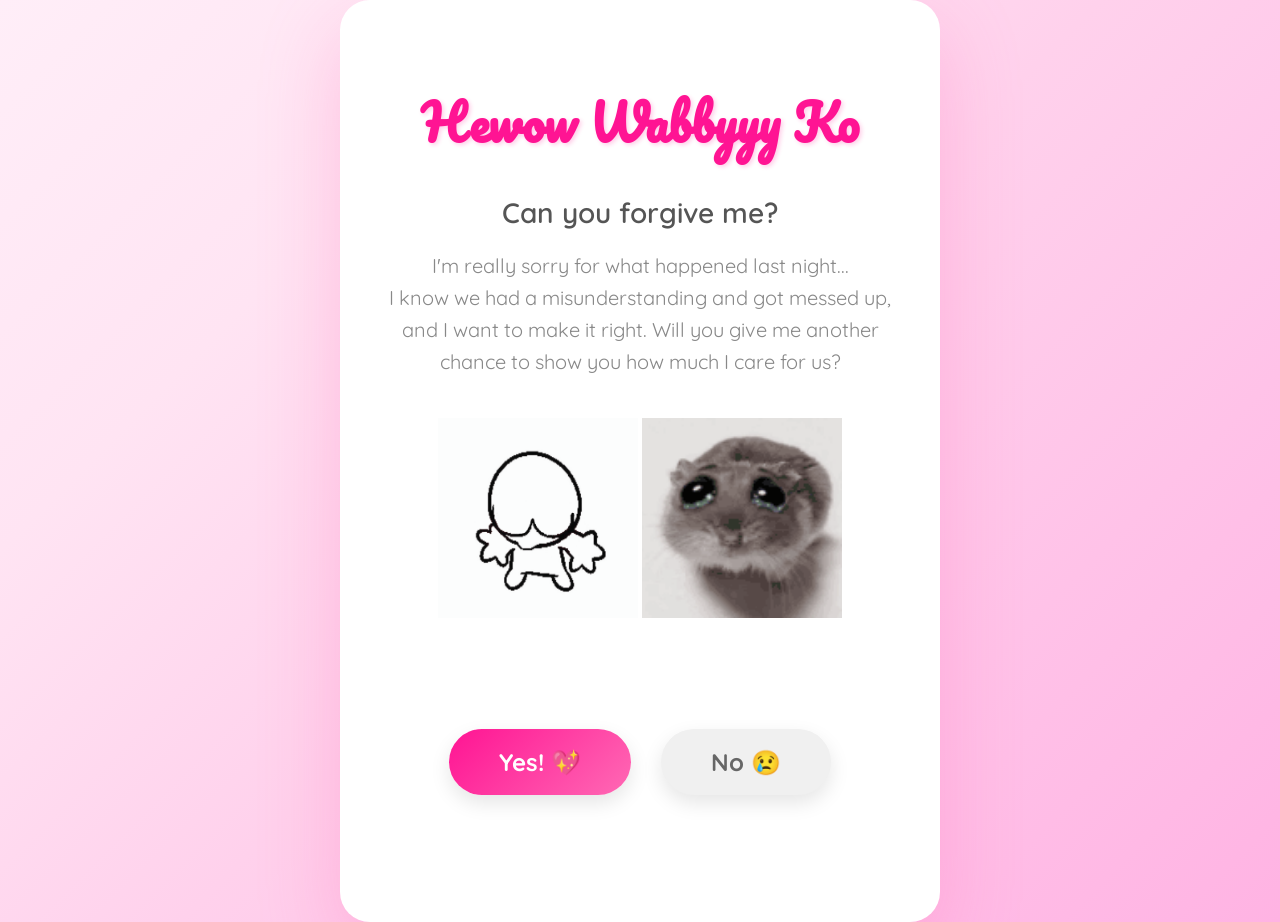
==== index.html @ 3a2bd7f6 "Update index.html" ====
<!DOCTYPE html>
<html lang="en">
<head>
    <meta charset="UTF-8">
    <meta name="viewport" content="width=device-width, initial-scale=1.0">
    <title>View nimo po as Desktop</title>
    <link href="https://fonts.googleapis.com/css2?family=Pacifico&family=Quicksand:wght@400;600;700&display=swap" rel="stylesheet">
    <style>
        * {
            margin: 0;
            padding: 0;
            box-sizing: border-box;
        }

        body {
            font-family: 'Quicksand', sans-serif;
            min-height: 100vh;
            display: flex;
            align-items: center;
            justify-content: center;
            background: linear-gradient(135deg, #ffeef8 0%, #ffe4f3 25%, #ffd1ec 50%, #ffc2e8 75%, #ffb3e3 100%);
            overflow: hidden;
            position: relative;
        }

        /* Floating hearts animation */
        .heart-container {
            position: fixed;
            top: 0;
            left: 0;
            width: 100%;
            height: 100%;
            pointer-events: none;
            z-index: 1;
        }

        .floating-heart {
            position: absolute;
            font-size: 20px;
            opacity: 0;
            animation: floatUp 8s infinite ease-in;
        }

        @keyframes floatUp {
            0% {
                transform: translateY(100vh) rotate(0deg);
                opacity: 0;
            }
            10% {
                opacity: 0.6;
            }
            90% {
                opacity: 0.4;
            }
            100% {
                transform: translateY(-100px) rotate(360deg);
                opacity: 0;
            }
        }

        .container {
            background: white;
            padding: 60px 40px;
            border-radius: 30px;
            box-shadow: 0 30px 80px rgba(255, 105, 180, 0.3);
            text-align: center;
            max-width: 600px;
            width: 90%;
            position: relative;
            z-index: 10;
            animation: slideIn 0.6s ease-out;
        }

        @keyframes slideIn {
            from {
                opacity: 0;
                transform: translateY(30px);
            }
            to {
                opacity: 1;
                transform: translateY(0);
            }
        }

        h1 {
            font-family: 'Pacifico', cursive;
            font-size: 48px;
            color: #ff1493;
            margin-bottom: 30px;
            text-shadow: 2px 2px 4px rgba(255, 20, 147, 0.2);
            animation: pulse 2s ease-in-out infinite;
        }

        @keyframes pulse {
            0%, 100% {
                transform: scale(1);
            }
            50% {
                transform: scale(1.05);
            }
        }

        .question-text {
            font-size: 28px;
            color: #555;
            margin-bottom: 20px;
            font-weight: 600;
        }

        .cute-message {
            font-size: 20px;
            color: #888;
            margin-bottom: 40px;
            line-height: 1.6;
        }

        .button-container {
            display: flex;
            gap: 30px;
            justify-content: center;
            align-items: center;
            margin-top: 40px;
            position: relative;
            min-height: 200px;
            padding: 20px;
            flex-wrap: nowrap;
        }

        button {
            padding: 18px 50px;
            font-size: 24px;
            font-weight: 700;
            border: none;
            border-radius: 50px;
            cursor: pointer;
            font-family: 'Quicksand', sans-serif;
            transition: all 0.3s ease;
            box-shadow: 0 8px 20px rgba(0, 0, 0, 0.1);
            flex-shrink: 0;
        }

        .yes-btn {
            background: linear-gradient(135deg, #ff1493, #ff69b4);
            color: white;
            position: relative;
            overflow: hidden;
            z-index: 5;
        }

        .yes-btn:hover {
            transform: scale(1.1);
            box-shadow: 0 12px 30px rgba(255, 20, 147, 0.4);
        }

        .yes-btn::before {
            content: '';
            position: absolute;
            top: 50%;
            left: 50%;
            width: 0;
            height: 0;
            border-radius: 50%;
            background: rgba(255, 255, 255, 0.3);
            transform: translate(-50%, -50%);
            transition: width 0.6s, height 0.6s;
        }

        .yes-btn:hover::before {
            width: 300px;
            height: 300px;
        }

        .no-btn {
            background: #f0f0f0;
            color: #666;
            position: relative;
            transition: all 0.2s ease;
        }

        .no-btn.moving {
            position: absolute;
            transform: translate(-50%, -50%);
        }

        .no-btn:hover {
            background: #e0e0e0;
        }

        /* All screens */
        .screen {
            display: none;
            animation: fadeIn 0.8s ease-out;
        }

        .screen.active {
            display: block;
        }

        @keyframes fadeIn {
            from {
                opacity: 0;
                transform: scale(0.9);
            }
            to {
                opacity: 1;
                transform: scale(1);
            }
        }

        .celebration {
            font-size: 80px;
            margin-bottom: 20px;
            animation: bounce 1s ease-in-out infinite;
        }

        @keyframes bounce {
            0%, 100% {
                transform: translateY(0);
            }
            50% {
                transform: translateY(-20px);
            }
        }

        .success-title {
            font-family: 'Pacifico', cursive;
            font-size: 42px;
            color: #ff1493;
            margin-bottom: 20px;
        }

        .success-message {
            font-size: 20px;
            color: #666;
            margin-bottom: 40px;
            line-height: 1.6;
        }

        .schedule-box {
            background: linear-gradient(135deg, #fff5fb, #ffe4f3);
            padding: 30px;
            border-radius: 20px;
            margin-top: 30px;
            border: 3px solid #ffb3e3;
        }

        .schedule-title {
            font-size: 26px;
            color: #ff1493;
            font-weight: 700;
            margin-bottom: 20px;
        }

        .schedule-item {
            background: white;
            padding: 20px;
            border-radius: 15px;
            margin-bottom: 15px;
            text-align: left;
            box-shadow: 0 4px 10px rgba(255, 105, 180, 0.1);
            transition: transform 0.3s ease;
            cursor: pointer;
        }

        .schedule-item:hover {
            transform: translateX(10px);
            background: #fff5fb;
        }

        .schedule-time {
            font-weight: 700;
            color: #ff1493;
            font-size: 18px;
            margin-bottom: 5px;
        }

        .schedule-activity {
            color: #555;
            font-size: 16px;
        }

        .emoji {
            font-size: 50px;
            margin-bottom: 20px;
            display: inline-block;
            animation: wiggle 1s ease-in-out infinite;
        }

        @keyframes wiggle {
            0%, 100% {
                transform: rotate(0deg);
            }
            25% {
                transform: rotate(-10deg);
            }
            75% {
                transform: rotate(10deg);
            }
        }

        /* Letter style */
        .letter-box {
            background: #fffef9;
            padding: 40px;
            border-radius: 15px;
            border: 2px solid #ffb3e3;
            text-align: left;
            line-height: 1.8;
            font-size: 18px;
            color: #555;
            box-shadow: 0 10px 30px rgba(255, 105, 180, 0.2);
            margin-top: 20px;
            max-height: 600px;  /* ADD THIS */
            overflow-y: auto;
        }

        .letter-signature {
            text-align: right;
            margin-top: 30px;
            font-family: 'Pacifico', cursive;
            color: #ff1493;
            font-size: 24px;
        }

        /* Clickable screen hint */
        .click-hint {
            font-size: 16px;
            color: #999;
            margin-top: 30px;
            font-style: italic;
        }

        .clickable-screen {
            cursor: pointer;
        }
    </style>
</head>
<body>
    <!-- Floating hearts background -->
    <div class="heart-container" id="heartContainer"></div>

    <div class="container">
        <!-- Page 1: First Apology Question -->
        <div class="screen active" id="page1">
            <img src="images/" alt="">
            <h1>Hewow Wabbyyy Ko</h1>
            <p class="question-text">Can you forgive me?</p>
            <p class="cute-message">
                I'm really sorry for what happened last night... <br>
                I know we had a misunderstanding and got messed up, and I want to make it right.
                Will you give me another chance to show you how much I care for us?
            </p>
            <img src="images/begging1.gif" alt="begging" width="200" height="200"> 
            <img src="images/begging2.gif" alt="begging again" width="200" height="200">
            <div class="button-container" id="buttonContainer1">
                <button class="yes-btn" onclick="handlePage1Yes()">
                    <span style="position: relative; z-index: 1;">Yes! 💖</span>
                </button>
                <button class="no-btn" id="noBtn1" onclick="handlePage1No()">
                    No 😢
                </button>
            </div>
        </div>

        <!-- Page 2: Second Apology Question (if clicked No on Page 1) -->
        <div class="screen" id="page2">
            <img src="images/" alt="">
            <h1>Please Wabbyyy 🥺</h1>
            <p class="question-text">Di mo na ako wab? 🥺</p>
            <p class="cute-message">
                I know I let you down... but please can we sort this out? <br>
                Love na love kita super kasi baby wabbyyy kita... and I don't want you to feel this way na... <br>
                Please forgive meeee
            </p>
            <img src="images/sorry1.gif" alt="begging" width="200" height="200"> 
            <img src="images/sorry2.gif" alt="begging again" width="200" height="200">
            <div class="button-container" id="buttonContainer2">
                <button class="yes-btn" onclick="handlePage2Yes()">
                    <span style="position: relative; z-index: 1;">Ok Fine!</span>
                    <img src="images/angry-notice-me.gif" alt="angryFine" width="100">
                </button>
            </div>
        </div>

        <!-- Page 3: Thank You (if Yes on Page 1) -->
        <div class="screen clickable-screen" id="page3" onclick="goToPage('page5')">
            <div class="celebration">🎉💕🎊</div>
            <h2 class="success-title">Tenchu 🥺</h2>
            <p class="success-message">
                Thank you super wabbyyy ko, wab na wab kita super :3 <br>
                I promise I'll make it up to you and show you how much you mean to me.
            </p>
            <div style="margin-top: 40px; padding: 30px; background: linear-gradient(135deg, #fff5fb, #ffe4f3); border-radius: 20px; border: 3px solid #ffb3e3;">
                <p style="font-size: 22px; color: #ff1493; font-weight: 700;">
                    I love you wabbyyy ko
                </p>
                <p style="font-size: 18px; color: #666; margin-top: 15px; line-height: 1.6;">
                    Love na love kita kahit ano man mangyari satin lagi nating hanapan ng paraan para maayos po ah, ayaw kitang mawala sa buhay ku...
                </p>
            </div>
        </div>

        <!-- Page 4: Finally Forgiven (if Yes on Page 2) -->
        <div class="screen clickable-screen" id="page4" onclick="goToPage('page5')">
            <div class="celebration">🎊💖🎉</div>
            <img src="images/yippee-cat-kitty.gif" alt="" width="200">
            <h2 class="success-title">Finally, Yeyyy!</h2>
            <p class="success-message">
                Sa wakas, ikaw talaga hirap mong suyuin, kuritn kita diyan eh.
                Sa bagay di mo naman atoh matiis ih :3 <br>
                Hihihi Thank you wabbyyy ko 🥰
            </p>
            <div style="margin-top: 40px; padding: 30px; background: linear-gradient(135deg, #fff5fb, #ffe4f3); border-radius: 20px; border: 3px solid #ffb3e3;">
                <p style="font-size: 22px; color: #ff1493; font-weight: 700;">
                    Wab na wab kita super
                </p>
                <p style="font-size: 18px; color: #666; margin-top: 15px; line-height: 1.6;">
                    I will try my best to make you feel special everyday wabbyyy ko, mwuahhh
                </p>
                <img src="images/lick.gif" alt="">
            </div>
        </div>

        <!-- Page 5: Letter -->
        <div class="screen" id="page5">
            <h1 style="font-size: 40px;">Ito na yung Letter nimo 💌</h1>
            <div class="letter-box">
                <p style="margin-bottom: 20px;">My Baby Wabby,</p>
                
                <p style="margin-bottom: 15px;">
                    Hello wabbyyy ko, I wanted for you to know first that I'm really really sorry if you felt left alone and unsentimental... I dont want you to actually feel that way... I love you with all my heart, I wanted you to feel special everyday, it's just that I have my certain lines when coming up with that... especially in my current situtation... But wabbyyy ko, still I want to be happy, I want to give everything to you, Im sorry if I'm not able to make it up to you when you wanted... Im really trying wabbyyy ko... How about bawi atoh? Make you feel special ulit kahit for the meantime, even if its not everyday, Ill still want that to happen. I love you wabbyyy ko, lagi lagi, I want to be closer to you everyday, I find love in you, I feel your sincerity towards sa akin, I feel na andami mong gustong gawin para sakin, kasi I know na wab na wab mo atoh... but do you feel the same way ba from me? I love you wabbyyy ko, Im sorry if hindi mo nararamdaman everyday, but promise Ill make it up to you when big na tayo and I have enough money na spoil you, as of now kasi wala pa talaga aku.... Nag iipon tlga ako ng makakaya ko para sa magiging date natin :3. I love you wabbyyy ko, In month of february, where love shines, I see us together dancing under the glooming sun, where we only cares for the two of us in those moments of being together, can we do that sa Valentines Day?
                </p>

                <p class="letter-signature">
                    Forever yours, 💕<br>
                    ¯\_(ツ)_/¯
                </p>

                <button class="yes-btn" onclick="goToPage('page6')" style="margin-top: 40px; padding: 20px 60px; font-size: 26px;">
                    <span style="position: relative; z-index: 1;">I Love You Too 🥰</span>
                </button>
            </div>
        </div>

        <!-- Page 6: Valentine Question -->
        <div class="screen" id="page6">
            <div class="emoji">💝</div>
            <h1>May I ask you now na?</h1>
            <p class="question-text">Will you be my Valentine? 🥺</p>
            <p class="cute-message">
                I've been thinking about it na already in the last few days. Sorry kung natagalan...
                You are very special to me, so can I spend my Valentine's Day with you?
            </p>
            <img src="images/dudu-flower.gif" alt="" width="200">
            <div class="button-container" id="buttonContainer6">
                <button class="yes-btn" onclick="handleValentineYes()">
                    <span style="position: relative; z-index: 1;">Yes! 💖</span>
                </button>
                <button class="no-btn" id="noBtn6" onmouseover="moveButton('noBtn6', 'buttonContainer6')" ontouchstart="moveButton('noBtn6', 'buttonContainer6')" onclick="moveButton('noBtn6', 'buttonContainer6')">
                    No 😢
                </button>
            </div>
        </div>

        <!-- Page 7: Schedule -->
        <div class="screen" id="page7">
            <div class="celebration">🎉💕🎊</div>
            <h2 class="success-title">Yaaay! 💖</h2>
            <p class="success-message">
                Super happy na atoh! 😊<br>
                I can't wait to spend this special day with you naaaa
            </p>
            
            <div class="schedule-box">
                <div class="schedule-title">Our Satruday Valentine's Day Plan 💝</div>
                
                <div class="schedule-item" onclick="goToPage('page8')">
                    <div class="schedule-time">🌅 Morning - 10:00 AM</div>
                    <div class="schedule-activity">Breakfast date at SM North</div>
                </div>
                
                <div class="schedule-item" onclick="goToPage('page8')">
                    <div class="schedule-time">☀️ Afternoon - 12:00 PM</div>
                    <div class="schedule-activity">Walk and look around sa mall and Timezone</div>
                </div>
                
                <div class="schedule-item" onclick="goToPage('page8')">
                    <div class="schedule-time">🌆 Evening - 4:00 PM</div>
                    <div class="schedule-activity">Romantic dinner sa Paresan (Jokie)</div>
                </div>
                
                <div class="schedule-item" onclick="goToPage('page8')">
                    <div class="schedule-time">🌙 Night - 8:30 PM</div>
                    <div class="schedule-activity">Movie night under the stars (or sa kumot :3)</div>
                </div>
            </div>
        </div>

        <!-- Page 8: Final Message -->
        <div class="screen" id="page8">
            <img src="images/cat-cat-meme.gif" alt="" width="150">
            <h2 class="success-title">One More Thing...</h2>
            
            <div style="margin-top: 40px; padding: 35px; background: linear-gradient(135deg, #ff1493, #ff69b4); border-radius: 20px; color: white; box-shadow: 0 20px 60px rgba(255, 20, 147, 0.4);">
                <p style="font-size: 28px; font-weight: 700; margin-bottom: 15px;">
                    I love you so much! 💕
                </p>
                <p style="font-size: 18px; line-height: 1.8;">
                    Thank you for being my everday and those moments are special. <br>
                    You're my favorite wab wab in the whole world :3<br><br>
                    I can't wait to spend this Valentine's Day with you<br>
                    and create more beautiful memories together!
                </p>
            </div>
            
            <p class="success-message" style="margin-top: 40px; font-size: 20px; color: #ff1493;">
                ✨ See you on Valentine's Day, my Wabbyyy! ✨
            </p>
        </div>
    </div>

    <script>
        // Create floating hearts
        function createFloatingHearts() {
            const container = document.getElementById('heartContainer');
            const hearts = ['💕', '💖', '💗', '💓', '💝', '❤️', '🌹'];
            
            setInterval(() => {
                const heart = document.createElement('div');
                heart.className = 'floating-heart';
                heart.textContent = hearts[Math.floor(Math.random() * hearts.length)];
                heart.style.left = Math.random() * 100 + '%';
                heart.style.animationDelay = Math.random() * 2 + 's';
                heart.style.fontSize = (Math.random() * 20 + 15) + 'px';
                container.appendChild(heart);
                
                setTimeout(() => {
                    heart.remove();
                }, 8000);
            }, 500);
        }

        createFloatingHearts();

        // Navigate to a specific page
        function goToPage(pageId) {
            // Hide all screens
            document.querySelectorAll('.screen').forEach(screen => {
                screen.classList.remove('active');
            });
            
            // Show the target page
            document.getElementById(pageId).classList.add('active');
            
            // Create celebration hearts
            createCelebrationHearts();
        }

        // Create celebration hearts
        function createCelebrationHearts() {
            for (let i = 0; i < 30; i++) {
                setTimeout(() => {
                    const heart = document.createElement('div');
                    heart.className = 'floating-heart';
                    heart.textContent = '💖';
                    heart.style.left = Math.random() * 100 + '%';
                    heart.style.fontSize = (Math.random() * 30 + 20) + 'px';
                    document.getElementById('heartContainer').appendChild(heart);
                    
                    setTimeout(() => heart.remove(), 8000);
                }, i * 100);
            }
        }

        // Move the No button randomly
        function moveButton(btnId, containerId) {
            const noBtn = document.getElementById(btnId);
            const container = document.getElementById(containerId);
            
            // Add moving class to switch to absolute positioning
            if (!noBtn.classList.contains('moving')) {
                noBtn.classList.add('moving');
            }
            
            const containerRect = container.getBoundingClientRect();
            const btnRect = noBtn.getBoundingClientRect();
            
            // Get current button center position relative to container
            const btnCenterX = btnRect.left - containerRect.left + btnRect.width / 2;
            const btnCenterY = btnRect.top - containerRect.top + btnRect.height / 2;
            
            // Calculate boundaries
            const minX = btnRect.width / 2 + 10;
            const maxX = containerRect.width - btnRect.width / 2 - 10;
            const minY = btnRect.height / 2 + 10;
            const maxY = containerRect.height - btnRect.height / 2 - 10;
            
            let randomX, randomY;
            let attempts = 0;
            
            // Keep generating positions until we find one far enough
            do {
                randomX = minX + Math.random() * (maxX - minX);
                randomY = minY + Math.random() * (maxY - minY);
                attempts++;
                
                const distance = Math.sqrt(
                    Math.pow(randomX - btnCenterX, 2) + 
                    Math.pow(randomY - btnCenterY, 2)
                );
                
                if (distance > 180 || attempts > 15) {
                    break;
                }
            } while (true);
            
            noBtn.style.left = randomX + 'px';
            noBtn.style.top = randomY + 'px';
        }

        // Handle Page 1 Yes - Go to Page 3
        function handlePage1Yes() {
            goToPage('page3');
        }

        // Handle Page 1 No - Just increment counter, no movement
        let page1NoClicks = 0;
        function handlePage1No() {
            page1NoClicks++;
            if (page1NoClicks >= 2) {
                setTimeout(() => {
                    goToPage('page2');
                }, 300);
            }
        }

        // Handle Page 2 Yes - Go to Page 4
        function handlePage2Yes() {
            goToPage('page4');
        }

        // Handle Page 2 No - Just increment counter, no movement
        let page2NoClicks = 0;
        function handlePage2No() {
            page2NoClicks++;
            if (page2NoClicks >= 8) {
                setTimeout(() => {
                    goToPage('page4');
                }, 300);
            }
        }

        // Handle Valentine Yes - Go to Page 7
        function handleValentineYes() {
            goToPage('page7');
        }
    </script>
</body>
</html>
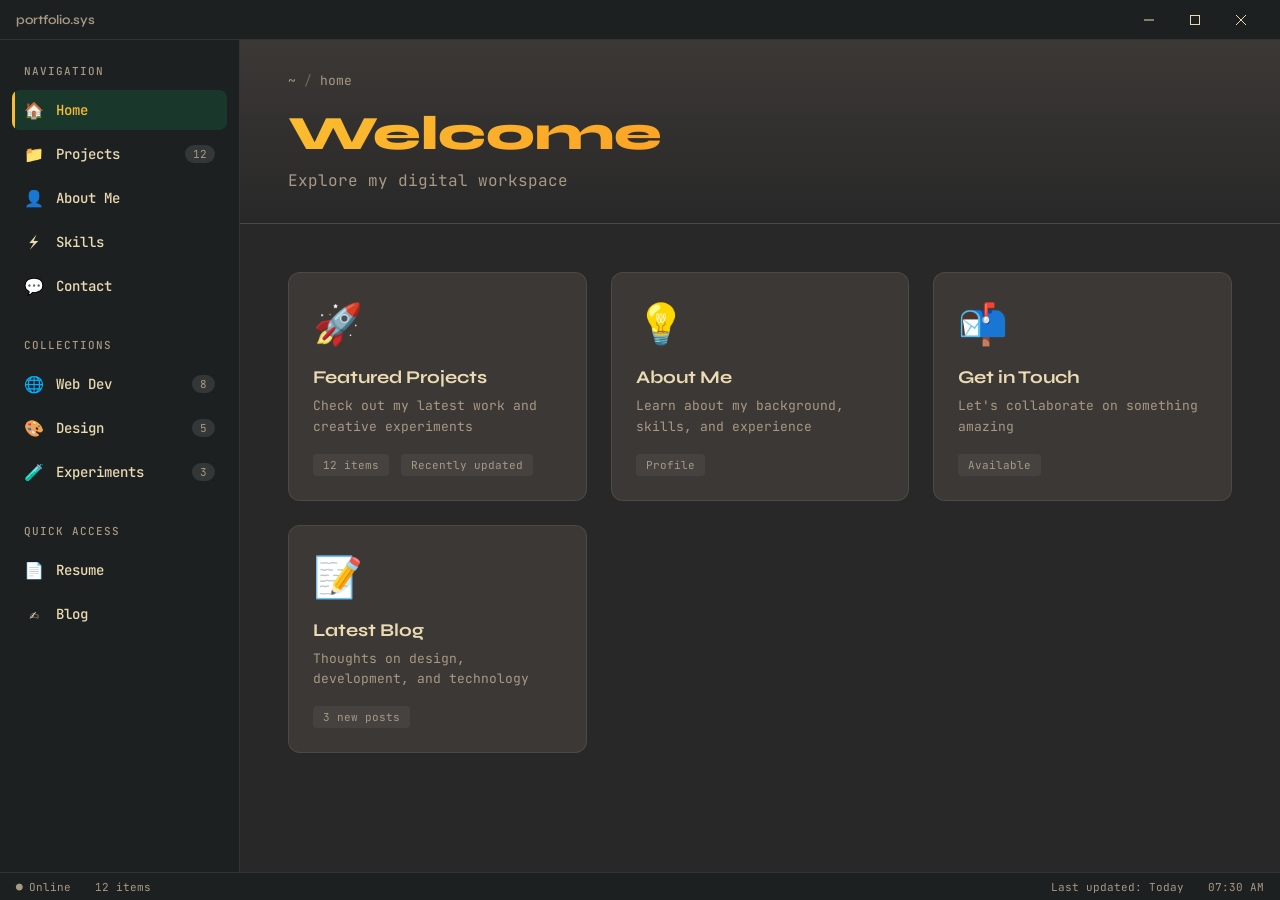
==== commit bb1d3c55: "Return to portfolio" ====
--- a/index.html
+++ b/index.html
@@ -3,8 +3,8 @@
 <head>
     <meta charset="UTF-8">
     <meta name="viewport" content="width=device-width, initial-scale=1.0">
-    <title>View nimo po as Desktop</title>
-    <link href="https://fonts.googleapis.com/css2?family=Pacifico&family=Quicksand:wght@400;600;700&display=swap" rel="stylesheet">
+    <title>Portfolio - File System</title>
+    <link href="https://fonts.googleapis.com/css2?family=JetBrains+Mono:wght@400;500;700&family=Syne:wght@400;600;700;800&display=swap" rel="stylesheet">
     <style>
         * {
             margin: 0;
@@ -12,69 +12,350 @@
             box-sizing: border-box;
         }
 
+        :root {
+            --bg-primary: #282828;
+            --bg-secondary: #3c3836;
+            --bg-sidebar: #1d2021;
+            --accent-primary: #fabd2f;
+            --accent-secondary: #fe8019;
+            --text-primary: #ebdbb2;
+            --text-secondary: #a89984;
+            --border: rgba(235, 219, 178, 0.1);
+            --shadow: 0 8px 32px rgba(0, 0, 0, 0.4);
+        }
+
         body {
-            font-family: 'Quicksand', sans-serif;
-            min-height: 100vh;
+            font-family: 'JetBrains Mono', monospace;
+            background: var(--bg-primary);
+            color: var(--text-primary);
+            overflow: hidden;
+            height: 100vh;
+        }
+
+        /* Window Chrome */
+        .window-chrome {
+            height: 40px;
+            background: var(--bg-sidebar);
+            border-bottom: 1px solid var(--border);
+            display: flex;
+            align-items: center;
+            padding: 0 16px;
+            position: relative;
+            z-index: 100;
+        }
+
+        .window-controls {
+            display: flex;
+            gap: 0;
+            margin-left: auto;
+        }
+
+        .window-button {
+            width: 46px;
+            height: 40px;
             display: flex;
             align-items: center;
             justify-content: center;
-            background: linear-gradient(135deg, #ffeef8 0%, #ffe4f3 25%, #ffd1ec 50%, #ffc2e8 75%, #ffb3e3 100%);
+            cursor: pointer;
+            transition: all 0.2s;
+            font-size: 10px;
+            color: var(--text-primary);
+            background: transparent;
+            border: none;
+        }
+
+        .window-button:hover {
+            background: rgba(255, 255, 255, 0.1);
+        }
+
+        .window-button.close:hover {
+            background: #e81123;
+            color: white;
+        }
+
+        .window-button svg {
+            width: 10px;
+            height: 10px;
+        }
+
+        .window-title {
+            font-family: 'Syne', sans-serif;
+            font-weight: 600;
+            font-size: 13px;
+            color: var(--text-secondary);
+        }
+
+        /* Main Layout */
+        .container {
+            display: flex;
+            height: calc(100vh - 40px);
+            position: relative;
+        }
+
+        /* Sidebar */
+        .sidebar {
+            width: 240px;
+            background: var(--bg-sidebar);
+            border-right: 1px solid var(--border);
+            padding: 24px 12px;
+            overflow-y: auto;
+            position: relative;
+        }
+
+        .sidebar-section {
+            margin-bottom: 32px;
+        }
+
+        .section-title {
+            font-size: 11px;
+            text-transform: uppercase;
+            letter-spacing: 1px;
+            color: var(--text-secondary);
+            margin-bottom: 12px;
+            padding: 0 12px;
+            font-weight: 500;
+        }
+
+        .nav-item {
+            display: flex;
+            align-items: center;
+            padding: 10px 12px;
+            margin: 4px 0;
+            border-radius: 8px;
+            cursor: pointer;
+            transition: all 0.2s;
+            position: relative;
             overflow: hidden;
+        }
+
+        .nav-item::before {
+            content: '';
+            position: absolute;
+            left: 0;
+            top: 0;
+            width: 3px;
+            height: 100%;
+            background: var(--accent-primary);
+            transform: scaleY(0);
+            transition: transform 0.2s;
+        }
+
+        .nav-item:hover {
+            background: rgba(255, 255, 255, 0.05);
+        }
+
+        .nav-item.active {
+            background: rgba(0, 255, 136, 0.1);
+            color: var(--accent-primary);
+        }
+
+        .nav-item.active::before {
+            transform: scaleY(1);
+        }
+
+        .nav-icon {
+            width: 20px;
+            height: 20px;
+            margin-right: 12px;
+            display: flex;
+            align-items: center;
+            justify-content: center;
+            font-size: 16px;
+        }
+
+        .nav-label {
+            font-size: 14px;
+            font-weight: 500;
+        }
+
+        .nav-count {
+            margin-left: auto;
+            font-size: 11px;
+            background: rgba(255, 255, 255, 0.1);
+            padding: 2px 8px;
+            border-radius: 12px;
+            color: var(--text-secondary);
+        }
+
+        /* Main Content */
+        .main-content {
+            flex: 1;
+            background: var(--bg-primary);
+            overflow-y: auto;
             position: relative;
         }
 
-        /* Floating hearts animation */
-        .heart-container {
-            position: fixed;
+        .content-header {
+            padding: 32px 48px;
+            border-bottom: 1px solid var(--border);
+            background: linear-gradient(180deg, var(--bg-secondary) 0%, var(--bg-primary) 100%);
+        }
+
+        .breadcrumb {
+            display: flex;
+            align-items: center;
+            gap: 8px;
+            font-size: 13px;
+            color: var(--text-secondary);
+            margin-bottom: 16px;
+        }
+
+        .breadcrumb-separator {
+            opacity: 0.5;
+        }
+
+        .content-title {
+            font-family: 'Syne', sans-serif;
+            font-size: 48px;
+            font-weight: 800;
+            background: linear-gradient(135deg, var(--accent-primary) 0%, var(--accent-secondary) 100%);
+            -webkit-background-clip: text;
+            -webkit-text-fill-color: transparent;
+            background-clip: text;
+            margin-bottom: 8px;
+            animation: fadeInUp 0.6s ease-out;
+        }
+
+        .content-subtitle {
+            font-size: 16px;
+            color: var(--text-secondary);
+            animation: fadeInUp 0.6s ease-out 0.1s both;
+        }
+
+        .content-body {
+            padding: 48px;
+        }
+
+        .content-body-with-preview {
+            padding: 48px;
+            display: flex;
+            gap: 32px;
+            align-items: flex-start;
+            justify-content: space-between;
+        }
+
+        /* File Grid */
+        .file-grid {
+            display: grid;
+            grid-template-columns: repeat(auto-fill, minmax(280px, 1fr));
+            gap: 24px;
+            animation: fadeIn 0.8s ease-out 0.2s both;
+        }
+
+        .file-card {
+            background: var(--bg-secondary);
+            border: 1px solid var(--border);
+            border-radius: 12px;
+            padding: 24px;
+            cursor: pointer;
+            transition: all 0.3s cubic-bezier(0.4, 0, 0.2, 1);
+            position: relative;
+            overflow: hidden;
+        }
+
+        .file-card::before {
+            content: '';
+            position: absolute;
             top: 0;
             left: 0;
             width: 100%;
             height: 100%;
-            pointer-events: none;
+            background: linear-gradient(135deg, var(--accent-primary) 0%, var(--accent-secondary) 100%);
+            opacity: 0;
+            transition: opacity 0.3s;
+        }
+
+        .file-card:hover {
+            transform: translateY(-4px);
+            border-color: var(--accent-primary);
+            box-shadow: var(--shadow);
+        }
+
+        .file-card:hover::before {
+            opacity: 0.05;
+        }
+
+        .file-card-content {
+            position: relative;
             z-index: 1;
         }
 
-        .floating-heart {
-            position: absolute;
-            font-size: 20px;
-            opacity: 0;
-            animation: floatUp 8s infinite ease-in;
-        }
-
-        @keyframes floatUp {
-            0% {
-                transform: translateY(100vh) rotate(0deg);
+        .file-icon {
+            font-size: 40px;
+            margin-bottom: 16px;
+            display: block;
+        }
+
+        .file-title {
+            font-family: 'Syne', sans-serif;
+            font-size: 18px;
+            font-weight: 700;
+            margin-bottom: 8px;
+            color: var(--text-primary);
+        }
+
+        .file-description {
+            font-size: 13px;
+            color: var(--text-secondary);
+            line-height: 1.6;
+            margin-bottom: 16px;
+        }
+
+        .file-meta {
+            display: flex;
+            gap: 12px;
+            font-size: 11px;
+            color: var(--text-secondary);
+        }
+
+        .file-tag {
+            background: rgba(255, 255, 255, 0.05);
+            padding: 4px 10px;
+            border-radius: 4px;
+        }
+
+        /* Status Bar */
+        .status-bar {
+            height: 28px;
+            background: var(--bg-sidebar);
+            border-top: 1px solid var(--border);
+            display: flex;
+            align-items: center;
+            justify-content: space-between;
+            padding: 0 16px;
+            font-size: 11px;
+            color: var(--text-secondary);
+            position: fixed;
+            bottom: 0;
+            left: 0;
+            right: 0;
+        }
+
+        .status-left, .status-right {
+            display: flex;
+            gap: 24px;
+        }
+
+        .status-item {
+            display: flex;
+            align-items: center;
+            gap: 6px;
+        }
+
+        /* Animations */
+        @keyframes fadeIn {
+            from {
                 opacity: 0;
             }
-            10% {
-                opacity: 0.6;
+            to {
+                opacity: 1;
             }
-            90% {
-                opacity: 0.4;
-            }
-            100% {
-                transform: translateY(-100px) rotate(360deg);
-                opacity: 0;
-            }
-        }
-
-        .container {
-            background: white;
-            padding: 60px 40px;
-            border-radius: 30px;
-            box-shadow: 0 30px 80px rgba(255, 105, 180, 0.3);
-            text-align: center;
-            max-width: 600px;
-            width: 90%;
-            position: relative;
-            z-index: 10;
-            animation: slideIn 0.6s ease-out;
-        }
-
-        @keyframes slideIn {
+        }
+
+        @keyframes fadeInUp {
             from {
                 opacity: 0;
-                transform: translateY(30px);
+                transform: translateY(20px);
             }
             to {
                 opacity: 1;
@@ -82,578 +363,1301 @@
             }
         }
 
-        h1 {
-            font-family: 'Pacifico', cursive;
-            font-size: 48px;
-            color: #ff1493;
-            margin-bottom: 30px;
-            text-shadow: 2px 2px 4px rgba(255, 20, 147, 0.2);
-            animation: pulse 2s ease-in-out infinite;
-        }
-
-        @keyframes pulse {
-            0%, 100% {
-                transform: scale(1);
+        /* Content sections - hidden by default */
+        .content-section {
+            display: none;
+            animation: fadeInUp 0.4s ease-out;
+        }
+
+        .content-section.active {
+            display: block;
+        }
+
+        .about-content {
+            flex: 1;
+            min-width: 0;
+        }
+
+        .about-card {
+            background: var(--bg-secondary);
+            border: 1px solid var(--border);
+            border-radius: 12px;
+            padding: 32px;
+            margin-bottom: 24px;
+        }
+
+        .about-card h3 {
+            font-family: 'Syne', sans-serif;
+            font-size: 24px;
+            margin-bottom: 16px;
+            color: var(--accent-primary);
+        }
+
+        .about-card p {
+            line-height: 1.8;
+            color: var(--text-secondary);
+            margin-bottom: 12px;
+        }
+
+        .skill-list {
+            display: flex;
+            flex-wrap: wrap;
+            gap: 8px;
+            margin-top: 16px;
+        }
+
+        .skill-tag {
+            background: rgba(0, 255, 136, 0.1);
+            color: var(--accent-primary);
+            padding: 8px 16px;
+            border-radius: 6px;
+            font-size: 13px;
+            border: 1px solid rgba(0, 255, 136, 0.2);
+        }
+
+        /* Contact form */
+        .contact-form {
+            max-width: 600px;
+        }
+
+        .form-group {
+            margin-bottom: 24px;
+        }
+
+        .form-label {
+            display: block;
+            margin-bottom: 8px;
+            font-size: 13px;
+            color: var(--text-secondary);
+        }
+
+        .form-input, .form-textarea {
+            width: 100%;
+            background: var(--bg-secondary);
+            border: 1px solid var(--border);
+            border-radius: 8px;
+            padding: 12px 16px;
+            color: var(--text-primary);
+            font-family: 'JetBrains Mono', monospace;
+            font-size: 14px;
+            transition: all 0.2s;
+        }
+
+        .form-input:focus, .form-textarea:focus {
+            outline: none;
+            border-color: var(--accent-primary);
+            background: var(--bg-primary);
+        }
+
+        .form-textarea {
+            resize: vertical;
+            min-height: 120px;
+        }
+
+        .form-button {
+            background: linear-gradient(135deg, var(--accent-primary) 0%, var(--accent-secondary) 100%);
+            color: var(--bg-primary);
+            border: none;
+            padding: 14px 32px;
+            border-radius: 8px;
+            font-family: 'Syne', sans-serif;
+            font-size: 15px;
+            font-weight: 700;
+            cursor: pointer;
+            transition: all 0.2s;
+        }
+
+        .form-button:hover {
+            transform: translateY(-2px);
+            box-shadow: 0 8px 24px rgba(0, 255, 136, 0.3);
+        }
+
+        /* Scrollbar */
+        ::-webkit-scrollbar {
+            width: 8px;
+            height: 8px;
+        }
+
+        ::-webkit-scrollbar-track {
+            background: var(--bg-primary);
+        }
+
+        ::-webkit-scrollbar-thumb {
+            background: rgba(255, 255, 255, 0.1);
+            border-radius: 4px;
+        }
+
+        ::-webkit-scrollbar-thumb:hover {
+            background: rgba(255, 255, 255, 0.2);
+        }
+
+        /* Responsive */
+        @media (max-width: 768px) {
+            .sidebar {
+                width: 200px;
             }
-            50% {
-                transform: scale(1.05);
+
+            .content-header {
+                padding: 24px;
             }
-        }
-
-        .question-text {
-            font-size: 28px;
-            color: #555;
-            margin-bottom: 20px;
-            font-weight: 600;
-        }
-
-        .cute-message {
-            font-size: 20px;
-            color: #888;
-            margin-bottom: 40px;
-            line-height: 1.6;
-        }
-
-        .button-container {
-            display: flex;
-            gap: 30px;
-            justify-content: center;
-            align-items: center;
-            margin-top: 40px;
-            position: relative;
-            min-height: 200px;
-            padding: 20px;
-            flex-wrap: nowrap;
-        }
-
-        button {
-            padding: 18px 50px;
-            font-size: 24px;
-            font-weight: 700;
-            border: none;
-            border-radius: 50px;
-            cursor: pointer;
-            font-family: 'Quicksand', sans-serif;
-            transition: all 0.3s ease;
-            box-shadow: 0 8px 20px rgba(0, 0, 0, 0.1);
-            flex-shrink: 0;
-        }
-
-        .yes-btn {
-            background: linear-gradient(135deg, #ff1493, #ff69b4);
-            color: white;
-            position: relative;
-            overflow: hidden;
-            z-index: 5;
-        }
-
-        .yes-btn:hover {
-            transform: scale(1.1);
-            box-shadow: 0 12px 30px rgba(255, 20, 147, 0.4);
-        }
-
-        .yes-btn::before {
-            content: '';
-            position: absolute;
-            top: 50%;
-            left: 50%;
-            width: 0;
-            height: 0;
-            border-radius: 50%;
-            background: rgba(255, 255, 255, 0.3);
-            transform: translate(-50%, -50%);
-            transition: width 0.6s, height 0.6s;
-        }
-
-        .yes-btn:hover::before {
-            width: 300px;
-            height: 300px;
-        }
-
-        .no-btn {
-            background: #f0f0f0;
-            color: #666;
-            position: relative;
-            transition: all 0.2s ease;
-        }
-
-        .no-btn.moving {
-            position: absolute;
-            transform: translate(-50%, -50%);
-        }
-
-        .no-btn:hover {
-            background: #e0e0e0;
-        }
-
-        /* All screens */
-        .screen {
+
+            .content-body {
+                padding: 24px;
+            }
+
+            .content-title {
+                font-size: 36px;
+            }
+
+            .file-grid {
+                grid-template-columns: 1fr;
+            }
+
+            .preview-panel {
+                display: none;
+            }
+        }
+
+        /* Preview Panel */
+        .preview-panel {
+            width: 380px;
+            min-width: 380px;
+            background: var(--bg-sidebar);
+            border: 1px solid var(--border);
+            border-radius: 12px;
+            padding: 24px;
+            overflow-y: auto;
             display: none;
-            animation: fadeIn 0.8s ease-out;
-        }
-
-        .screen.active {
+        }
+
+        .preview-panel.active {
             display: block;
-        }
-
-        @keyframes fadeIn {
+            animation: slideInRight 0.3s ease-out;
+        }
+
+        @keyframes slideInRight {
             from {
                 opacity: 0;
-                transform: scale(0.9);
+                transform: translateX(20px);
             }
             to {
                 opacity: 1;
-                transform: scale(1);
+                transform: translateX(0);
             }
         }
 
-        .celebration {
+        .preview-header {
+            text-align: center;
+            margin-bottom: 24px;
+        }
+
+        .preview-image {
+            width: 160px;
+            height: 160px;
+            border-radius: 12px;
+            margin: 0 auto 16px;
+            background: linear-gradient(135deg, var(--accent-primary) 0%, var(--accent-secondary) 100%);
+            display: flex;
+            align-items: center;
+            justify-content: center;
+            font-size: 64px;
+            border: 3px solid var(--border);
+            overflow: hidden;
+        }
+
+        .preview-image img {
+            width: 100%;
+            height: 100%;
+            object-fit: cover;
+        }
+
+        .preview-name {
+            font-family: 'Syne', sans-serif;
+            font-size: 24px;
+            font-weight: 700;
+            color: var(--text-primary);
+            margin-bottom: 4px;
+        }
+
+        .preview-title {
+            font-size: 13px;
+            color: var(--text-secondary);
+            margin-bottom: 16px;
+        }
+
+        .preview-divider {
+            height: 1px;
+            background: var(--border);
+            margin: 20px 0;
+        }
+
+        .preview-section {
+            margin-bottom: 20px;
+        }
+
+        .preview-section-title {
+            font-size: 11px;
+            text-transform: uppercase;
+            letter-spacing: 1px;
+            color: var(--text-secondary);
+            margin-bottom: 12px;
+            font-weight: 500;
+        }
+
+        .preview-info-item {
+            display: flex;
+            justify-content: space-between;
+            padding: 10px 12px;
+            background: rgba(255, 255, 255, 0.03);
+            border-radius: 6px;
+            margin-bottom: 8px;
+            font-size: 13px;
+        }
+
+        .preview-info-label {
+            color: var(--text-secondary);
+        }
+
+        .preview-info-value {
+            color: var(--text-primary);
+            font-weight: 500;
+        }
+
+        .preview-stats {
+            display: grid;
+            grid-template-columns: 1fr 1fr;
+            gap: 12px;
+            margin-top: 16px;
+        }
+
+        .preview-stat {
+            background: rgba(255, 255, 255, 0.03);
+            padding: 16px;
+            border-radius: 8px;
+            text-align: center;
+        }
+
+        .preview-stat-value {
+            font-family: 'Syne', sans-serif;
+            font-size: 24px;
+            font-weight: 700;
+            color: var(--accent-primary);
+            display: block;
+            margin-bottom: 4px;
+        }
+
+        .preview-stat-label {
+            font-size: 11px;
+            color: var(--text-secondary);
+            text-transform: uppercase;
+            letter-spacing: 0.5px;
+        }
+
+        .preview-social {
+            display: flex;
+            gap: 8px;
+            margin-top: 16px;
+        }
+
+        .preview-social-btn {
+            flex: 1;
+            padding: 10px;
+            background: rgba(255, 255, 255, 0.05);
+            border: 1px solid var(--border);
+            border-radius: 6px;
+            color: var(--text-primary);
+            text-align: center;
+            cursor: pointer;
+            transition: all 0.2s;
+            font-size: 18px;
+            text-decoration: none;
+            display: block;
+        }
+
+        .preview-social-btn:hover {
+            background: rgba(250, 189, 47, 0.1);
+            border-color: var(--accent-primary);
+            transform: translateY(-2px);
+        }
+
+        /* Projects Details View */
+        .projects-container {
+            display: flex;
+            gap: 32px;
+            align-items: flex-start;
+        }
+
+        .projects-list {
+            flex: 1;
+            min-width: 0;
+        }
+
+        .projects-table {
+            width: 100%;
+            border-collapse: collapse;
+            background: var(--bg-secondary);
+            border: 1px solid var(--border);
+            border-radius: 12px;
+            overflow: hidden;
+        }
+
+        .projects-table thead {
+            background: var(--bg-sidebar);
+            border-bottom: 1px solid var(--border);
+        }
+
+        .projects-table th {
+            padding: 16px 20px;
+            text-align: left;
+            font-size: 11px;
+            text-transform: uppercase;
+            letter-spacing: 1px;
+            color: var(--text-secondary);
+            font-weight: 600;
+        }
+
+        .projects-table tbody tr {
+            border-bottom: 1px solid var(--border);
+            cursor: pointer;
+            transition: all 0.2s;
+        }
+
+        .projects-table tbody tr:last-child {
+            border-bottom: none;
+        }
+
+        .projects-table tbody tr:hover {
+            background: rgba(255, 255, 255, 0.03);
+        }
+
+        .projects-table tbody tr.selected {
+            background: rgba(250, 189, 47, 0.1);
+            border-left: 3px solid var(--accent-primary);
+        }
+
+        .projects-table td {
+            padding: 16px 20px;
+            font-size: 14px;
+            color: var(--text-primary);
+        }
+
+        .project-name-cell {
+            display: flex;
+            align-items: center;
+            gap: 12px;
+        }
+
+        .project-icon {
+            font-size: 24px;
+            display: flex;
+            align-items: center;
+            justify-content: center;
+        }
+
+        .project-name {
+            font-weight: 500;
+        }
+
+        .project-type {
+            color: var(--text-secondary);
+        }
+
+        .project-date {
+            color: var(--text-secondary);
+        }
+
+        .project-status {
+            display: inline-block;
+            padding: 4px 12px;
+            border-radius: 12px;
+            font-size: 11px;
+            font-weight: 600;
+            text-transform: uppercase;
+            letter-spacing: 0.5px;
+        }
+
+        .status-completed {
+            background: rgba(184, 187, 38, 0.15);
+            color: #b8bb26;
+            border: 1px solid rgba(184, 187, 38, 0.3);
+        }
+
+        .status-in-progress {
+            background: rgba(250, 189, 47, 0.15);
+            color: var(--accent-primary);
+            border: 1px solid rgba(250, 189, 47, 0.3);
+        }
+
+        .status-planned {
+            background: rgba(255, 255, 255, 0.05);
+            color: var(--text-secondary);
+            border: 1px solid var(--border);
+        }
+
+        /* Project Preview Panel */
+        .project-preview-panel {
+            width: 400px;
+            min-width: 400px;
+            background: var(--bg-sidebar);
+            border: 1px solid var(--border);
+            border-radius: 12px;
+            padding: 24px;
+            overflow-y: auto;
+            display: none;
+            max-height: calc(100vh - 200px);
+        }
+
+        .project-preview-panel.active {
+            display: block;
+            animation: slideInRight 0.3s ease-out;
+        }
+
+        .project-preview-header {
+            margin-bottom: 24px;
+        }
+
+        .project-preview-icon {
+            width: 100%;
+            height: 200px;
+            border-radius: 12px;
+            background: linear-gradient(135deg, var(--accent-primary) 0%, var(--accent-secondary) 100%);
+            display: flex;
+            align-items: center;
+            justify-content: center;
             font-size: 80px;
             margin-bottom: 20px;
-            animation: bounce 1s ease-in-out infinite;
-        }
-
-        @keyframes bounce {
-            0%, 100% {
-                transform: translateY(0);
-            }
-            50% {
-                transform: translateY(-20px);
-            }
-        }
-
-        .success-title {
-            font-family: 'Pacifico', cursive;
-            font-size: 42px;
-            color: #ff1493;
+            border: 3px solid var(--border);
+        }
+
+        .project-preview-title {
+            font-family: 'Syne', sans-serif;
+            font-size: 24px;
+            font-weight: 700;
+            color: var(--text-primary);
+            margin-bottom: 8px;
+        }
+
+        .project-preview-type {
+            font-size: 13px;
+            color: var(--text-secondary);
+            margin-bottom: 16px;
+        }
+
+        .project-preview-description {
+            font-size: 14px;
+            line-height: 1.7;
+            color: var(--text-secondary);
             margin-bottom: 20px;
         }
 
-        .success-message {
-            font-size: 20px;
-            color: #666;
-            margin-bottom: 40px;
-            line-height: 1.6;
-        }
-
-        .schedule-box {
-            background: linear-gradient(135deg, #fff5fb, #ffe4f3);
-            padding: 30px;
-            border-radius: 20px;
-            margin-top: 30px;
-            border: 3px solid #ffb3e3;
-        }
-
-        .schedule-title {
-            font-size: 26px;
-            color: #ff1493;
+        .project-preview-section {
+            margin-bottom: 24px;
+        }
+
+        .project-preview-section-title {
+            font-size: 11px;
+            text-transform: uppercase;
+            letter-spacing: 1px;
+            color: var(--text-secondary);
+            margin-bottom: 12px;
+            font-weight: 600;
+        }
+
+        .project-tech-list {
+            display: flex;
+            flex-wrap: wrap;
+            gap: 8px;
+        }
+
+        .project-tech-tag {
+            background: rgba(250, 189, 47, 0.15);
+            color: var(--accent-primary);
+            padding: 6px 12px;
+            border-radius: 6px;
+            font-size: 12px;
+            border: 1px solid rgba(250, 189, 47, 0.3);
+        }
+
+        .project-links {
+            display: flex;
+            gap: 12px;
+        }
+
+        .project-link-btn {
+            flex: 1;
+            padding: 12px;
+            background: rgba(255, 255, 255, 0.05);
+            border: 1px solid var(--border);
+            border-radius: 8px;
+            color: var(--text-primary);
+            text-align: center;
+            cursor: pointer;
+            transition: all 0.2s;
+            font-size: 13px;
+            font-weight: 600;
+            text-decoration: none;
+            display: block;
+        }
+
+        .project-link-btn:hover {
+            background: rgba(250, 189, 47, 0.1);
+            border-color: var(--accent-primary);
+            transform: translateY(-2px);
+        }
+
+        .project-info-grid {
+            display: grid;
+            grid-template-columns: 1fr 1fr;
+            gap: 12px;
+        }
+
+        .project-info-item {
+            background: rgba(255, 255, 255, 0.03);
+            padding: 12px;
+            border-radius: 8px;
+            text-align: center;
+        }
+
+        .project-info-label {
+            font-size: 10px;
+            color: var(--text-secondary);
+            text-transform: uppercase;
+            letter-spacing: 0.5px;
+            margin-bottom: 4px;
+        }
+
+        .project-info-value {
+            font-family: 'Syne', sans-serif;
+            font-size: 16px;
             font-weight: 700;
-            margin-bottom: 20px;
-        }
-
-        .schedule-item {
-            background: white;
-            padding: 20px;
-            border-radius: 15px;
-            margin-bottom: 15px;
-            text-align: left;
-            box-shadow: 0 4px 10px rgba(255, 105, 180, 0.1);
-            transition: transform 0.3s ease;
-            cursor: pointer;
-        }
-
-        .schedule-item:hover {
-            transform: translateX(10px);
-            background: #fff5fb;
-        }
-
-        .schedule-time {
-            font-weight: 700;
-            color: #ff1493;
-            font-size: 18px;
-            margin-bottom: 5px;
-        }
-
-        .schedule-activity {
-            color: #555;
-            font-size: 16px;
-        }
-
-        .emoji {
-            font-size: 50px;
-            margin-bottom: 20px;
-            display: inline-block;
-            animation: wiggle 1s ease-in-out infinite;
-        }
-
-        @keyframes wiggle {
-            0%, 100% {
-                transform: rotate(0deg);
-            }
-            25% {
-                transform: rotate(-10deg);
-            }
-            75% {
-                transform: rotate(10deg);
-            }
-        }
-
-        /* Letter style */
-        .letter-box {
-            background: #fffef9;
-            padding: 40px;
-            border-radius: 15px;
-            border: 2px solid #ffb3e3;
-            text-align: left;
-            line-height: 1.8;
-            font-size: 18px;
-            color: #555;
-            box-shadow: 0 10px 30px rgba(255, 105, 180, 0.2);
-            margin-top: 20px;
-            max-height: 600px;  /* ADD THIS */
-            overflow-y: auto;
-        }
-
-        .letter-signature {
-            text-align: right;
-            margin-top: 30px;
-            font-family: 'Pacifico', cursive;
-            color: #ff1493;
-            font-size: 24px;
-        }
-
-        /* Clickable screen hint */
-        .click-hint {
-            font-size: 16px;
-            color: #999;
-            margin-top: 30px;
-            font-style: italic;
-        }
-
-        .clickable-screen {
-            cursor: pointer;
+            color: var(--accent-primary);
         }
     </style>
 </head>
 <body>
-    <!-- Floating hearts background -->
-    <div class="heart-container" id="heartContainer"></div>
+    <!-- Window Chrome -->
+    <div class="window-chrome">
+        <div class="window-title">portfolio.sys</div>
+        <div class="window-controls">
+            <button class="window-button minimize" title="Minimize">
+                <svg viewBox="0 0 10 1" fill="currentColor">
+                    <rect width="10" height="1"/>
+                </svg>
+            </button>
+            <button class="window-button maximize" title="Maximize">
+                <svg viewBox="0 0 10 10" fill="none" stroke="currentColor" stroke-width="1">
+                    <rect x="0.5" y="0.5" width="9" height="9"/>
+                </svg>
+            </button>
+            <button class="window-button close" title="Close">
+                <svg viewBox="0 0 10 10" fill="none" stroke="currentColor" stroke-width="1">
+                    <line x1="0" y1="0" x2="10" y2="10"/>
+                    <line x1="10" y1="0" x2="0" y2="10"/>
+                </svg>
+            </button>
+        </div>
+    </div>
 
     <div class="container">
-        <!-- Page 1: First Apology Question -->
-        <div class="screen active" id="page1">
-            <img src="images/" alt="">
-            <h1>Hewow Wabbyyy Ko</h1>
-            <p class="question-text">Can you forgive me?</p>
-            <p class="cute-message">
-                I'm really sorry for what happened last night... <br>
-                I know we had a misunderstanding and got messed up, and I want to make it right.
-                Will you give me another chance to show you how much I care for us?
-            </p>
-            <img src="images/begging1.gif" alt="begging" width="200" height="200"> 
-            <img src="images/begging2.gif" alt="begging again" width="200" height="200">
-            <div class="button-container" id="buttonContainer1">
-                <button class="yes-btn" onclick="handlePage1Yes()">
-                    <span style="position: relative; z-index: 1;">Yes! 💖</span>
-                </button>
-                <button class="no-btn" id="noBtn1" onclick="handlePage1No()">
-                    No 😢
-                </button>
+        <!-- Sidebar -->
+        <aside class="sidebar">
+            <div class="sidebar-section">
+                <div class="section-title">Navigation</div>
+                <div class="nav-item active" data-section="home">
+                    <span class="nav-icon">🏠</span>
+                    <span class="nav-label">Home</span>
+                </div>
+                <div class="nav-item" data-section="projects">
+                    <span class="nav-icon">📁</span>
+                    <span class="nav-label">Projects</span>
+                    <span class="nav-count">12</span>
+                </div>
+                <div class="nav-item" data-section="about">
+                    <span class="nav-icon">👤</span>
+                    <span class="nav-label">About Me</span>
+                </div>
+                <div class="nav-item" data-section="skills">
+                    <span class="nav-icon">⚡</span>
+                    <span class="nav-label">Skills</span>
+                </div>
+                <div class="nav-item" data-section="contact">
+                    <span class="nav-icon">💬</span>
+                    <span class="nav-label">Contact</span>
+                </div>
+            </div>
+
+            <div class="sidebar-section">
+                <div class="section-title">Collections</div>
+                <div class="nav-item" data-section="web">
+                    <span class="nav-icon">🌐</span>
+                    <span class="nav-label">Web Dev</span>
+                    <span class="nav-count">8</span>
+                </div>
+                <div class="nav-item" data-section="design">
+                    <span class="nav-icon">🎨</span>
+                    <span class="nav-label">Design</span>
+                    <span class="nav-count">5</span>
+                </div>
+                <div class="nav-item" data-section="experiments">
+                    <span class="nav-icon">🧪</span>
+                    <span class="nav-label">Experiments</span>
+                    <span class="nav-count">3</span>
+                </div>
+            </div>
+
+            <div class="sidebar-section">
+                <div class="section-title">Quick Access</div>
+                <div class="nav-item" data-section="resume">
+                    <span class="nav-icon">📄</span>
+                    <span class="nav-label">Resume</span>
+                </div>
+                <div class="nav-item" data-section="blog">
+                    <span class="nav-icon">✍️</span>
+                    <span class="nav-label">Blog</span>
+                </div>
+            </div>
+        </aside>
+
+        <!-- Main Content -->
+        <main class="main-content">
+            <!-- Home Section -->
+            <div class="content-section active" id="home">
+                <div class="content-header">
+                    <div class="breadcrumb">
+                        <span>~</span>
+                        <span class="breadcrumb-separator">/</span>
+                        <span>home</span>
+                    </div>
+                    <h1 class="content-title">Welcome</h1>
+                    <p class="content-subtitle">Explore my digital workspace</p>
+                </div>
+                <div class="content-body">
+                    <div class="file-grid">
+                        <div class="file-card">
+                            <div class="file-card-content">
+                                <span class="file-icon">🚀</span>
+                                <h3 class="file-title">Featured Projects</h3>
+                                <p class="file-description">Check out my latest work and creative experiments</p>
+                                <div class="file-meta">
+                                    <span class="file-tag">12 items</span>
+                                    <span class="file-tag">Recently updated</span>
+                                </div>
+                            </div>
+                        </div>
+                        <div class="file-card">
+                            <div class="file-card-content">
+                                <span class="file-icon">💡</span>
+                                <h3 class="file-title">About Me</h3>
+                                <p class="file-description">Learn about my background, skills, and experience</p>
+                                <div class="file-meta">
+                                    <span class="file-tag">Profile</span>
+                                </div>
+                            </div>
+                        </div>
+                        <div class="file-card">
+                            <div class="file-card-content">
+                                <span class="file-icon">📬</span>
+                                <h3 class="file-title">Get in Touch</h3>
+                                <p class="file-description">Let's collaborate on something amazing</p>
+                                <div class="file-meta">
+                                    <span class="file-tag">Available</span>
+                                </div>
+                            </div>
+                        </div>
+                        <div class="file-card">
+                            <div class="file-card-content">
+                                <span class="file-icon">📝</span>
+                                <h3 class="file-title">Latest Blog</h3>
+                                <p class="file-description">Thoughts on design, development, and technology</p>
+                                <div class="file-meta">
+                                    <span class="file-tag">3 new posts</span>
+                                </div>
+                            </div>
+                        </div>
+                    </div>
+                </div>
+            </div>
+
+            <!-- Projects Section -->
+            <div class="content-section" id="projects">
+                <div class="content-header">
+                    <div class="breadcrumb">
+                        <span>~</span>
+                        <span class="breadcrumb-separator">/</span>
+                        <span>projects</span>
+                    </div>
+                    <h1 class="content-title">Projects</h1>
+                    <p class="content-subtitle">A collection of my work</p>
+                </div>
+                <div class="content-body content-body-with-preview">
+                    <div class="projects-list">
+                        <table class="projects-table">
+                            <thead>
+                                <tr>
+                                    <th style="width: 40%;">Name</th>
+                                    <th style="width: 20%;">Type</th>
+                                    <th style="width: 20%;">Date</th>
+                                    <th style="width: 20%;">Status</th>
+                                </tr>
+                            </thead>
+                            <tbody>
+                                <tr class="project-row" data-project="design">
+                                    <td>
+                                        <div class="project-name-cell">
+                                            <span class="project-icon">🎨</span>
+                                            <span class="project-name">Cyberpunk Rainmeter Theme</span>
+                                        </div>
+                                    </td>
+                                    <td class="project-type">UI/UX</td>
+                                    <td class="project-date">Sep 2022</td>
+                                    <td><span class="project-status status-completed">Completed</span></td>
+                                </tr>
+                                <tr class="project-row" data-project="weather">
+                                    <td>
+                                        <div class="project-name-cell">
+                                            <span class="project-icon">📱</span>
+                                            <span class="project-name">Jackshill Remastered</span>
+                                        </div>
+                                    </td>
+                                    <td class="project-type">Mobile App</td>
+                                    <td class="project-date">Mar 2025</td>
+                                    <td><span class="project-status status-completed">Completed</span></td>
+                                </tr>
+                                <tr class="project-row" data-project="design">
+                                    <td>
+                                        <div class="project-name-cell">
+                                            <span class="project-icon">📱</span>
+                                            <span class="project-name">Lalabot Application</span>
+                                        </div>
+                                    </td>
+                                    <td class="project-type">Mobile App</td>
+                                    <td class="project-date">Sep 2025</td>
+                                    <td><span class="project-status status-completed">Completed</span></td>
+                                </tr>
+                                <tr class="project-row" data-project="game">
+                                    <td>
+                                        <div class="project-name-cell">
+                                            <span class="project-icon">🎮</span>
+                                            <span class="project-name">Behind Corridors Horror Game</span>
+                                        </div>
+                                    </td>
+                                    <td class="project-type">Game</td>
+                                    <td class="project-date">Jul 2025</td>
+                                    <td><span class="project-status status-completed">Completed</span></td>
+                                </tr>
+                                <tr class="project-row" data-project="chatbot">
+                                    <td>
+                                        <div class="project-name-cell">
+                                            <span class="project-icon">🖥️</span>
+                                            <span class="project-name">Minecraft Server Launcher</span>
+                                        </div>
+                                    </td>
+                                    <td class="project-type">Hosting Software</td>
+                                    <td class="project-date">Jan 2026</td>
+                                    <td><span class="project-status status-in-progress">Inprogress</span></td>
+                                </tr>
+                                <tr class="project-row" data-project="dataviz">
+                                    <td>
+                                        <div class="project-name-cell">
+                                            <span class="project-icon">🛠️</span>
+                                            <span class="project-name">Minecraft Full HUD Mod</span>
+                                        </div>
+                                    </td>
+                                    <td class="project-type">Game Mod</td>
+                                    <td class="project-date">Jan 2025</td>
+                                    <td><span class="project-status status-completed">Completed</span></td>
+                                </tr>
+                                <tr class="project-row" data-project="design">
+                                    <td>
+                                        <div class="project-name-cell">
+                                            <span class="project-icon">🛠️</span>
+                                            <span class="project-name">Minecraft Healthbar Mod</span>
+                                        </div>
+                                    </td>
+                                    <td class="project-type">Game Mod</td>
+                                    <td class="project-date">Jan 2025</td>
+                                    <td><span class="project-status status-completed">Completed</span></td>
+                                </tr>
+                            </tbody>
+                        </table>
+                    </div>
+
+                    <!-- Project Preview Panel -->
+                    <aside class="project-preview-panel" id="project-preview">
+                        <div class="project-preview-content">
+                            <!-- Content will be dynamically updated via JavaScript -->
+                        </div>
+                    </aside>
+                </div>
+            </div>
+
+            <!-- About Section -->
+            <div class="content-section" id="about">
+                <div class="content-header">
+                    <div class="breadcrumb">
+                        <span>~</span>
+                        <span class="breadcrumb-separator">/</span>
+                        <span>about</span>
+                    </div>
+                    <h1 class="content-title">About Me</h1>
+                    <p class="content-subtitle">Developer, Designer, Creator</p>
+                </div>
+                <div class="content-body content-body-with-preview">
+                    <div class="about-content">
+                        <div class="about-card">
+                            <h3>Introduction</h3>
+                            <p>Hello! I'm an improving student developer and designer with a love for creating beautiful and functional digital software. I am more focused in software development, with creative frontend frameworks, backend systems, and everything in between.</p>
+                            <p>I do some side quests when not coding, specially playing games, studying different kind of things that excites me, experimenting with creative side projects and exploring new technologies in my free times.</p>
+                        </div>
+                        <div class="about-card">
+                            <h3>What I Do</h3>
+                            <p>I build modern web applications with a focus on user experience, performance, and clean code. My approach includes deep understanding and implementation of various frameworks that suits best on what the project needs. I am a very flexible guy, I am open for suggestions, something new, and always open to learn new things from anyone. </p>
+                            <p>I also enjoy creating games from my own personal thoughts and ideas as its concept.</p>
+                        </div>
+                        <div class="about-card">
+                            <h3>Experience</h3>
+                            <p>Made couple of functional projects, either school or personal projects.</p>
+                            <p>Worked with people, start-ups, and company clients</p>
+                            <p>Led development teams and shared my knowledge with beginner developers</p>
+                        </div>
+                    </div>
+
+                    <!-- Preview Panel for About Section -->
+                    <aside class="preview-panel active" id="about-preview">
+                        <div class="preview-header">
+                            <div class="preview-image">
+                                <img src="images/BurntPutito.png" alt="Mark Jaspher P. Caitan">
+                            </div>
+                            <div class="preview-name">Mark Jaspher P. Caitan</div>
+                            <div class="preview-title">Developer</div>
+                        </div>
+
+                        <div class="preview-divider"></div>
+
+                        <div class="preview-section">
+                            <div class="preview-section-title">Personal Info</div>
+                            <div class="preview-info-item">
+                                <span class="preview-info-label">Age</span>
+                                <span class="preview-info-value">21</span>
+                            </div>
+                            <div class="preview-info-item">
+                                <span class="preview-info-label">Birthday</span>
+                                <span class="preview-info-value">October 9, 2004</span>
+                            </div>
+                            <div class="preview-info-item">
+                                <span class="preview-info-label">Country</span>
+                                <span class="preview-info-value">Philippines</span>
+                            </div>
+                            <div class="preview-info-item">
+                                <span class="preview-info-label">Languages</span>
+                                <span class="preview-info-value">English, Filipino</span>
+                            </div>
+                        </div>
+
+                        <div class="preview-divider"></div>
+
+                        <div class="preview-section">
+                            <div class="preview-section-title">Statistics</div>
+                            <div class="preview-stats">
+                                <div class="preview-stat">
+                                    <span class="preview-stat-value">6</span>
+                                    <span class="preview-stat-label">Projects</span>
+                                </div>
+                                <div class="preview-stat">
+                                    <span class="preview-stat-value">5+</span>
+                                    <span class="preview-stat-label">Years</span>
+                                </div>
+                                <!-- <div class="preview-stat">
+                                    <span class="preview-stat-value">50+</span>
+                                    <span class="preview-stat-label">Clients</span>
+                                </div>
+                                <div class="preview-stat">
+                                    <span class="preview-stat-value">100%</span>
+                                    <span class="preview-stat-label">Coffee</span>
+                                </div> -->
+                            </div>
+                        </div>
+
+                        <div class="preview-divider"></div>
+
+                        <div class="preview-section">
+                            <div class="preview-section-title">Connect</div>
+                            <div class="preview-social">
+                                <a href="#" class="preview-social-btn" title="GitHub">💻</a>
+                                <a href="#" class="preview-social-btn" title="LinkedIn">💼</a>
+                                <a href="#" class="preview-social-btn" title="Twitter">🐦</a>
+                                <a href="#" class="preview-social-btn" title="Email">📧</a>
+                            </div>
+                        </div>
+                    </aside>
+                </div>
+            </div>
+
+            <!-- Skills Section -->
+            <div class="content-section" id="skills">
+                <div class="content-header">
+                    <div class="breadcrumb">
+                        <span>~</span>
+                        <span class="breadcrumb-separator">/</span>
+                        <span>skills</span>
+                    </div>
+                    <h1 class="content-title">Skills</h1>
+                    <p class="content-subtitle">Tech Stack & Tools</p>
+                </div>
+                <div class="content-body">
+                    <div class="about-content">
+                        <div class="about-card">
+                            <h3>Pragramming Language</h3>
+                            <div class="skill-list">
+                                <span class="skill-tag">Java</span>
+                                <span class="skill-tag">Python</span>
+                                <span class="skill-tag">C#</span>
+                                <span class="skill-tag">Kotlin</span>
+                                <span class="skill-tag">JavaScript</span>
+                                <span class="skill-tag">HTML5</span>
+                                <span class="skill-tag">CSS3</span>
+                                <span class="skill-tag">Lua</span>
+                                <span class="skill-tag">Rescript</span>
+                            </div>
+                        </div>
+                        <div class="about-card">
+                            <h3>Frameworks and Libraries</h3>
+                            <div class="skill-list">
+                                <span class="skill-tag">.NET</span>
+                                <span class="skill-tag">Apache Maven</span>
+                                <span class="skill-tag">Docker</span>
+                                <span class="skill-tag">Oracle</span>
+                                <span class="skill-tag">React</span>
+                                <span class="skill-tag">Tailwind CSS</span>
+                                <span class="skill-tag">Next</span>
+                            </div>
+                        </div>
+                        <div class="about-card">
+                            <h3>Databases</h3>
+                            <div class="skill-list">
+                                <span class="skill-tag">Supabase</span>
+                                <span class="skill-tag">Firebase</span>
+                                <span class="skill-tag">MongoDB</span>
+                                <span class="skill-tag">MySQL</span>
+                                <span class="skill-tag">SQLite</span>
+                            </div>
+                        </div>
+                        <div class="about-card">
+                            <h3>Development Tools and Others</h3>
+                            <div class="skill-list">
+                                <span class="skill-tag">VS Code</span>
+                                <span class="skill-tag">Visual Studio</span>
+                                <span class="skill-tag">Flutter</span>
+                                <span class="skill-tag">Android Studio</span>
+                                <span class="skill-tag">IntelliJ IDEA</span>
+                                <span class="skill-tag">Git</span>
+                                <span class="skill-tag">Github</span>
+                                <span class="skill-tag">Rider</span>
+                                <span class="skill-tag">Eclipse</span>
+                                <span class="skill-tag">Netbeans</span>
+                                <span class="skill-tag">Arduino</span>
+                                <span class="skill-tag">Bash Scripting</span>
+                                <span class="skill-tag">Windows Terminal</span>
+                            </div>
+                        </div>
+                        <div class="about-card">
+                            <h3>Design and Graphics</h3>
+                            <div class="skill-list">
+                                <span class="skill-tag">Canva</span>
+                                <span class="skill-tag">Figma</span>
+                                <span class="skill-tag">Blender</span>
+                                <span class="skill-tag">Gimp</span>
+                            </div>
+                        </div>
+                        <div class="about-card">
+                            <h3>Hardware and Platforms</h3>
+                            <div class="skill-list">
+                                <span class="skill-tag">Windows</span>
+                                <span class="skill-tag">Linux</span>
+                                <span class="skill-tag">Ubuntu</span>
+                                <span class="skill-tag">Fedora</span>
+                                <span class="skill-tag">Raspberry Pi</span>
+                            </div>
+                        </div>
+                    </div>
+                </div>
+            </div>
+
+            <!-- Contact Section -->
+            <div class="content-section" id="contact">
+                <div class="content-header">
+                    <div class="breadcrumb">
+                        <span>~</span>
+                        <span class="breadcrumb-separator">/</span>
+                        <span>contact</span>
+                    </div>
+                    <h1 class="content-title">Contact</h1>
+                    <p class="content-subtitle">Let's work together</p>
+                </div>
+                <div class="content-body">
+                    <form class="contact-form" onsubmit="return handleSubmit(event)">
+                        <div class="form-group">
+                            <label class="form-label">Name</label>
+                            <input type="text" class="form-input" placeholder="Your name" required>
+                        </div>
+                        <div class="form-group">
+                            <label class="form-label">Email</label>
+                            <input type="email" class="form-input" placeholder="your.email@example.com" required>
+                        </div>
+                        <div class="form-group">
+                            <label class="form-label">Subject</label>
+                            <input type="text" class="form-input" placeholder="What's this about?">
+                        </div>
+                        <div class="form-group">
+                            <label class="form-label">Message</label>
+                            <textarea class="form-textarea" placeholder="Tell me more..." required></textarea>
+                        </div>
+                        <button type="submit" class="form-button">Send Message</button>
+                    </form>
+                </div>
+            </div>
+        </main>
+    </div>
+
+    <!-- Status Bar -->
+    <div class="status-bar">
+        <div class="status-left">
+            <div class="status-item">
+                <span>●</span>
+                <span>Online</span>
+            </div>
+            <div class="status-item">
+                <span>12 items</span>
             </div>
         </div>
-
-        <!-- Page 2: Second Apology Question (if clicked No on Page 1) -->
-        <div class="screen" id="page2">
-            <img src="images/" alt="">
-            <h1>Please Wabbyyy 🥺</h1>
-            <p class="question-text">Di mo na ako wab? 🥺</p>
-            <p class="cute-message">
-                I know I let you down... but please can we sort this out? <br>
-                Love na love kita super kasi baby wabbyyy kita... and I don't want you to feel this way na... <br>
-                Please forgive meeee
-            </p>
-            <img src="images/sorry1.gif" alt="begging" width="200" height="200"> 
-            <img src="images/sorry2.gif" alt="begging again" width="200" height="200">
-            <div class="button-container" id="buttonContainer2">
-                <button class="yes-btn" onclick="handlePage2Yes()">
-                    <span style="position: relative; z-index: 1;">Ok Fine!</span>
-                    <img src="images/angry-notice-me.gif" alt="angryFine" width="100">
-                </button>
+        <div class="status-right">
+            <div class="status-item">
+                <span>Last updated: Today</span>
+            </div>
+            <div class="status-item">
+                <span id="current-time"></span>
             </div>
         </div>
-
-        <!-- Page 3: Thank You (if Yes on Page 1) -->
-        <div class="screen clickable-screen" id="page3" onclick="goToPage('page5')">
-            <div class="celebration">🎉💕🎊</div>
-            <h2 class="success-title">Tenchu 🥺</h2>
-            <p class="success-message">
-                Thank you super wabbyyy ko, wab na wab kita super :3 <br>
-                I promise I'll make it up to you and show you how much you mean to me.
-            </p>
-            <div style="margin-top: 40px; padding: 30px; background: linear-gradient(135deg, #fff5fb, #ffe4f3); border-radius: 20px; border: 3px solid #ffb3e3;">
-                <p style="font-size: 22px; color: #ff1493; font-weight: 700;">
-                    I love you wabbyyy ko
-                </p>
-                <p style="font-size: 18px; color: #666; margin-top: 15px; line-height: 1.6;">
-                    Love na love kita kahit ano man mangyari satin lagi nating hanapan ng paraan para maayos po ah, ayaw kitang mawala sa buhay ku...
-                </p>
-            </div>
-        </div>
-
-        <!-- Page 4: Finally Forgiven (if Yes on Page 2) -->
-        <div class="screen clickable-screen" id="page4" onclick="goToPage('page5')">
-            <div class="celebration">🎊💖🎉</div>
-            <img src="images/yippee-cat-kitty.gif" alt="" width="200">
-            <h2 class="success-title">Finally, Yeyyy!</h2>
-            <p class="success-message">
-                Sa wakas, ikaw talaga hirap mong suyuin, kuritn kita diyan eh.
-                Sa bagay di mo naman atoh matiis ih :3 <br>
-                Hihihi Thank you wabbyyy ko 🥰
-            </p>
-            <div style="margin-top: 40px; padding: 30px; background: linear-gradient(135deg, #fff5fb, #ffe4f3); border-radius: 20px; border: 3px solid #ffb3e3;">
-                <p style="font-size: 22px; color: #ff1493; font-weight: 700;">
-                    Wab na wab kita super
-                </p>
-                <p style="font-size: 18px; color: #666; margin-top: 15px; line-height: 1.6;">
-                    I will try my best to make you feel special everyday wabbyyy ko, mwuahhh
-                </p>
-                <img src="images/lick.gif" alt="">
-            </div>
-        </div>
-
-        <!-- Page 5: Letter -->
-        <div class="screen" id="page5">
-            <h1 style="font-size: 40px;">Ito na yung Letter nimo 💌</h1>
-            <div class="letter-box">
-                <p style="margin-bottom: 20px;">My Baby Wabby,</p>
+    </div>
+
+    <script>
+        // Navigation
+        const navItems = document.querySelectorAll('.nav-item');
+        const contentSections = document.querySelectorAll('.content-section');
+        const previewPanel = document.getElementById('about-preview');
+
+        navItems.forEach(item => {
+            item.addEventListener('click', () => {
+                const section = item.dataset.section;
                 
-                <p style="margin-bottom: 15px;">
-                    Hello wabbyyy ko, I wanted for you to know first that I'm really really sorry if you felt left alone and unsentimental... I dont want you to actually feel that way... I love you with all my heart, I wanted you to feel special everyday, it's just that I have my certain lines when coming up with that... especially in my current situtation... But wabbyyy ko, still I want to be happy, I want to give everything to you, Im sorry if I'm not able to make it up to you when you wanted... Im really trying wabbyyy ko... How about bawi atoh? Make you feel special ulit kahit for the meantime, even if its not everyday, Ill still want that to happen. I love you wabbyyy ko, lagi lagi, I want to be closer to you everyday, I find love in you, I feel your sincerity towards sa akin, I feel na andami mong gustong gawin para sakin, kasi I know na wab na wab mo atoh... but do you feel the same way ba from me? I love you wabbyyy ko, Im sorry if hindi mo nararamdaman everyday, but promise Ill make it up to you when big na tayo and I have enough money na spoil you, as of now kasi wala pa talaga aku.... Nag iipon tlga ako ng makakaya ko para sa magiging date natin :3. I love you wabbyyy ko, In month of february, where love shines, I see us together dancing under the glooming sun, where we only cares for the two of us in those moments of being together, can we do that sa Valentines Day?
-                </p>
-
-                <p class="letter-signature">
-                    Forever yours, 💕<br>
-                    ¯\_(ツ)_/¯
-                </p>
-
-                <button class="yes-btn" onclick="goToPage('page6')" style="margin-top: 40px; padding: 20px 60px; font-size: 26px;">
-                    <span style="position: relative; z-index: 1;">I Love You Too 🥰</span>
-                </button>
-            </div>
-        </div>
-
-        <!-- Page 6: Valentine Question -->
-        <div class="screen" id="page6">
-            <div class="emoji">💝</div>
-            <h1>May I ask you now na?</h1>
-            <p class="question-text">Will you be my Valentine? 🥺</p>
-            <p class="cute-message">
-                I've been thinking about it na already in the last few days. Sorry kung natagalan...
-                You are very special to me, so can I spend my Valentine's Day with you?
-            </p>
-            <img src="images/dudu-flower.gif" alt="" width="200">
-            <div class="button-container" id="buttonContainer6">
-                <button class="yes-btn" onclick="handleValentineYes()">
-                    <span style="position: relative; z-index: 1;">Yes! 💖</span>
-                </button>
-                <button class="no-btn" id="noBtn6" onmouseover="moveButton('noBtn6', 'buttonContainer6')" ontouchstart="moveButton('noBtn6', 'buttonContainer6')" onclick="moveButton('noBtn6', 'buttonContainer6')">
-                    No 😢
-                </button>
-            </div>
-        </div>
-
-        <!-- Page 7: Schedule -->
-        <div class="screen" id="page7">
-            <div class="celebration">🎉💕🎊</div>
-            <h2 class="success-title">Yaaay! 💖</h2>
-            <p class="success-message">
-                Super happy na atoh! 😊<br>
-                I can't wait to spend this special day with you naaaa
-            </p>
-            
-            <div class="schedule-box">
-                <div class="schedule-title">Our Satruday Valentine's Day Plan 💝</div>
+                // Update active nav item
+                navItems.forEach(nav => nav.classList.remove('active'));
+                item.classList.add('active');
                 
-                <div class="schedule-item" onclick="goToPage('page8')">
-                    <div class="schedule-time">🌅 Morning - 10:00 AM</div>
-                    <div class="schedule-activity">Breakfast date at SM North</div>
-                </div>
+                // Show corresponding section
+                contentSections.forEach(content => {
+                    content.classList.remove('active');
+                    if (content.id === section) {
+                        content.classList.add('active');
+                    }
+                });
+
+                // Show/hide preview panel based on section
+                if (section === 'about') {
+                    previewPanel.classList.add('active');
+                } else {
+                    previewPanel.classList.remove('active');
+                }
+
+                // Hide project preview panel when not on projects
+                const projectPreviewPanel = document.getElementById('project-preview');
+                if (section !== 'projects') {
+                    projectPreviewPanel.classList.remove('active');
+                }
+            });
+        });
+
+        // Update time
+        function updateTime() {
+            const now = new Date();
+            const timeString = now.toLocaleTimeString('en-US', { 
+                hour: '2-digit', 
+                minute: '2-digit' 
+            });
+            document.getElementById('current-time').textContent = timeString;
+        }
+        updateTime();
+        setInterval(updateTime, 1000);
+
+        // Form submission
+        function handleSubmit(event) {
+            event.preventDefault();
+            alert('Message sent! (This is a demo - connect your backend to make it functional)');
+            event.target.reset();
+            return false;
+        }
+
+        // File card click handlers
+        document.querySelectorAll('.file-card').forEach(card => {
+            card.addEventListener('click', function() {
+                // Add a subtle pulse animation
+                this.style.animation = 'none';
+                setTimeout(() => {
+                    this.style.animation = '';
+                }, 10);
+            });
+        });
+
+        // Projects functionality
+        const projectRows = document.querySelectorAll('.project-row');
+        const projectPreviewPanel = document.getElementById('project-preview');
+        const projectPreviewContent = document.querySelector('.project-preview-content');
+
+        // Projects
+        const projectsData = {
+            ecommerce: {
+                image: 'images/CyberpunkPreview.png',
+                name: 'Cyberpunk Rainmeter Theme',
+                type: 'Web Application',
+                description: 'A full-featured e-commerce platform with secure payment processing, real-time inventory management, and comprehensive admin dashboard. Built with modern web technologies for optimal performance and user experience.',
+                tech: ['React', 'Node.js', 'MongoDB', 'Stripe', 'Redux', 'Express'],
+                date: 'December 2024',
+                status: 'Completed',
+                duration: '3 months',
+                platform: 'Full Stack Developer'
+            },
+            weather: {
+                icon: '📱',
+                name: 'Mobile Weather App',
+                type: 'Mobile Application',
+                description: 'Beautiful and intuitive weather forecasting application with real-time location tracking, 7-day forecasts, and interactive weather maps. Features stunning animations and a clean, modern interface.',
+                tech: ['React Native', 'Weather API', 'Redux', 'Geolocation', 'Lottie'],
+                date: 'November 2024',
+                status: 'Completed',
+                duration: '2 months',
+                platform: 'Mobile Developer'
+            },
+            game: {
+                icon: '🎮',
+                name: 'Behind Corridors Horror Game',
+                type: 'Browser Game',
+                description: 'An immersive horror game experience built entirely in the browser using Canvas API and vanilla JavaScript. Features atmospheric sound design, dynamic lighting, and engaging gameplay mechanics.',
+                tech: ['JavaScript', 'Canvas API', 'Web Audio API', 'CSS3'],
+                date: 'October 2024',
+                status: 'In Progress',
+                duration: 'Ongoing',
+                platform: 'Game Developer'
+            },
+            chatbot: {
+                icon: '🤖',
+                name: 'AI Chat Assistant',
+                type: 'AI Application',
+                description: 'Intelligent chatbot powered by natural language processing and machine learning. Capable of understanding context, maintaining conversation history, and providing helpful, human-like responses.',
+                tech: ['Python', 'TensorFlow', 'NLP', 'Flask', 'OpenAI API'],
+                date: 'September 2024',
+                status: 'Completed',
+                duration: '4 months',
+                platform: 'AI/ML Engineer'
+            },
+            dataviz: {
+                icon: '📊',
+                name: 'Data Visualization Dashboard',
+                type: 'Business Dashboard',
+                description: 'Interactive data visualization dashboard for business analytics featuring real-time charts, customizable widgets, and comprehensive reporting tools. Helps businesses make data-driven decisions.',
+                tech: ['D3.js', 'React', 'Chart.js', 'WebSocket', 'PostgreSQL'],
+                date: 'August 2024',
+                status: 'Completed',
+                duration: '2.5 months',
+                platform: 'Frontend Developer'
+            },
+            design: {
+                image: 'images/CyberpunkPreview.png',
+                name: 'Cyberpunk Rainmeter Theme',
+                type: 'UI/UX Design for Windows',
+                description: 'A sleek, futuristic Rainmeter theme inspired by cyberpunk aesthetics, featuring dynamic pixelated animations, customizable widgets (you can create your own), and a vibey neon color palette. It also comes with an optional Adventure Time mini pixelated art, with their own unique cute animation.',
+                tech: ['Rainmeter', 'Lua', 'Paint.NET', 'Scripting'],
+                date: 'September 2022',
+                status: 'Complete',
+                duration: '4 Weeks',
+                platform: 'Windows'
+            }
+        };
+
+        function showProjectPreview(projectId) {
+            const project = projectsData[projectId];
+            if (!project) return;
+
+            projectPreviewContent.innerHTML = `
+                <div class="project-preview-header">
+                    <div class="project-preview-icon">
+                        ${project.image ? `<img src="${project.image}" alt="${project.name}" style="width: 100%; height: 100%; object-fit: cover; border-radius: 8px;">` : project.icon}
+                    </div>
+                    <h3 class="project-preview-title">${project.name}</h3>
+                    <p class="project-preview-type">${project.type}</p>
+                </div>
+
+                <p class="project-preview-description">${project.description}</p>
+
+                <div class="preview-divider"></div>
+
+                <div class="project-preview-section">
+                    <div class="project-preview-section-title">Technologies</div>
+                    <div class="project-tech-list">
+                        ${project.tech.map(tech => `<span class="project-tech-tag">${tech}</span>`).join('')}
+                    </div>
+                </div>
+
+                <div class="preview-divider"></div>
+
+                <div class="project-preview-section">
+                    <div class="project-preview-section-title">Project Info</div>
+                    <div class="project-info-grid">
+                        <div class="project-info-item">
+                            <div class="project-info-label">Date</div>
+                            <div class="project-info-value">${project.date.split(' ')[0]}</div>
+                        </div>
+                        <div class="project-info-item">
+                            <div class="project-info-label">Duration</div>
+                            <div class="project-info-value">${project.duration}</div>
+                        </div>
+                        <div class="project-info-item">
+                            <div class="project-info-label">Status</div>
+                            <div class="project-info-value">${project.status}</div>
+                        </div>
+                        <div class="project-info-item">
+                            <div class="project-info-label">Platform</div>
+                            <div class="project-info-value">${project.platform}</div>
+                        </div>
+                    </div>
+                </div>
+
+                <div class="preview-divider"></div>
+
+                <div class="project-preview-section">
+                    <div class="project-preview-section-title">Links</div>
+                    <div class="project-links">
+                        <a href="#" class="project-link-btn">View Demo</a>
+                        <a href="https://github.com/BurntPutito/CyberpunkTheme-Rainmeter" class="project-link-btn">GitHub</a>
+                    </div>
+                </div>
+            `;
+
+            projectPreviewPanel.classList.add('active');
+        }
+
+        projectRows.forEach(row => {
+            row.addEventListener('click', function() {
+                // Remove selected class from all rows
+                projectRows.forEach(r => r.classList.remove('selected'));
                 
-                <div class="schedule-item" onclick="goToPage('page8')">
-                    <div class="schedule-time">☀️ Afternoon - 12:00 PM</div>
-                    <div class="schedule-activity">Walk and look around sa mall and Timezone</div>
-                </div>
+                // Add selected class to clicked row
+                this.classList.add('selected');
                 
-                <div class="schedule-item" onclick="goToPage('page8')">
-                    <div class="schedule-time">🌆 Evening - 4:00 PM</div>
-                    <div class="schedule-activity">Romantic dinner sa Paresan (Jokie)</div>
-                </div>
-                
-                <div class="schedule-item" onclick="goToPage('page8')">
-                    <div class="schedule-time">🌙 Night - 8:30 PM</div>
-                    <div class="schedule-activity">Movie night under the stars (or sa kumot :3)</div>
-                </div>
-            </div>
-        </div>
-
-        <!-- Page 8: Final Message -->
-        <div class="screen" id="page8">
-            <img src="images/cat-cat-meme.gif" alt="" width="150">
-            <h2 class="success-title">One More Thing...</h2>
-            
-            <div style="margin-top: 40px; padding: 35px; background: linear-gradient(135deg, #ff1493, #ff69b4); border-radius: 20px; color: white; box-shadow: 0 20px 60px rgba(255, 20, 147, 0.4);">
-                <p style="font-size: 28px; font-weight: 700; margin-bottom: 15px;">
-                    I love you so much! 💕
-                </p>
-                <p style="font-size: 18px; line-height: 1.8;">
-                    Thank you for being my everday and those moments are special. <br>
-                    You're my favorite wab wab in the whole world :3<br><br>
-                    I can't wait to spend this Valentine's Day with you<br>
-                    and create more beautiful memories together!
-                </p>
-            </div>
-            
-            <p class="success-message" style="margin-top: 40px; font-size: 20px; color: #ff1493;">
-                ✨ See you on Valentine's Day, my Wabbyyy! ✨
-            </p>
-        </div>
-    </div>
-
-    <script>
-        // Create floating hearts
-        function createFloatingHearts() {
-            const container = document.getElementById('heartContainer');
-            const hearts = ['💕', '💖', '💗', '💓', '💝', '❤️', '🌹'];
-            
-            setInterval(() => {
-                const heart = document.createElement('div');
-                heart.className = 'floating-heart';
-                heart.textContent = hearts[Math.floor(Math.random() * hearts.length)];
-                heart.style.left = Math.random() * 100 + '%';
-                heart.style.animationDelay = Math.random() * 2 + 's';
-                heart.style.fontSize = (Math.random() * 20 + 15) + 'px';
-                container.appendChild(heart);
-                
-                setTimeout(() => {
-                    heart.remove();
-                }, 8000);
-            }, 500);
-        }
-
-        createFloatingHearts();
-
-        // Navigate to a specific page
-        function goToPage(pageId) {
-            // Hide all screens
-            document.querySelectorAll('.screen').forEach(screen => {
-                screen.classList.remove('active');
+                // Show preview for this project
+                const projectId = this.dataset.project;
+                showProjectPreview(projectId);
             });
-            
-            // Show the target page
-            document.getElementById(pageId).classList.add('active');
-            
-            // Create celebration hearts
-            createCelebrationHearts();
-        }
-
-        // Create celebration hearts
-        function createCelebrationHearts() {
-            for (let i = 0; i < 30; i++) {
-                setTimeout(() => {
-                    const heart = document.createElement('div');
-                    heart.className = 'floating-heart';
-                    heart.textContent = '💖';
-                    heart.style.left = Math.random() * 100 + '%';
-                    heart.style.fontSize = (Math.random() * 30 + 20) + 'px';
-                    document.getElementById('heartContainer').appendChild(heart);
-                    
-                    setTimeout(() => heart.remove(), 8000);
-                }, i * 100);
-            }
-        }
-
-        // Move the No button randomly
-        function moveButton(btnId, containerId) {
-            const noBtn = document.getElementById(btnId);
-            const container = document.getElementById(containerId);
-            
-            // Add moving class to switch to absolute positioning
-            if (!noBtn.classList.contains('moving')) {
-                noBtn.classList.add('moving');
-            }
-            
-            const containerRect = container.getBoundingClientRect();
-            const btnRect = noBtn.getBoundingClientRect();
-            
-            // Get current button center position relative to container
-            const btnCenterX = btnRect.left - containerRect.left + btnRect.width / 2;
-            const btnCenterY = btnRect.top - containerRect.top + btnRect.height / 2;
-            
-            // Calculate boundaries
-            const minX = btnRect.width / 2 + 10;
-            const maxX = containerRect.width - btnRect.width / 2 - 10;
-            const minY = btnRect.height / 2 + 10;
-            const maxY = containerRect.height - btnRect.height / 2 - 10;
-            
-            let randomX, randomY;
-            let attempts = 0;
-            
-            // Keep generating positions until we find one far enough
-            do {
-                randomX = minX + Math.random() * (maxX - minX);
-                randomY = minY + Math.random() * (maxY - minY);
-                attempts++;
-                
-                const distance = Math.sqrt(
-                    Math.pow(randomX - btnCenterX, 2) + 
-                    Math.pow(randomY - btnCenterY, 2)
-                );
-                
-                if (distance > 180 || attempts > 15) {
-                    break;
-                }
-            } while (true);
-            
-            noBtn.style.left = randomX + 'px';
-            noBtn.style.top = randomY + 'px';
-        }
-
-        // Handle Page 1 Yes - Go to Page 3
-        function handlePage1Yes() {
-            goToPage('page3');
-        }
-
-        // Handle Page 1 No - Just increment counter, no movement
-        let page1NoClicks = 0;
-        function handlePage1No() {
-            page1NoClicks++;
-            if (page1NoClicks >= 2) {
-                setTimeout(() => {
-                    goToPage('page2');
-                }, 300);
-            }
-        }
-
-        // Handle Page 2 Yes - Go to Page 4
-        function handlePage2Yes() {
-            goToPage('page4');
-        }
-
-        // Handle Page 2 No - Just increment counter, no movement
-        let page2NoClicks = 0;
-        function handlePage2No() {
-            page2NoClicks++;
-            if (page2NoClicks >= 8) {
-                setTimeout(() => {
-                    goToPage('page4');
-                }, 300);
-            }
-        }
-
-        // Handle Valentine Yes - Go to Page 7
-        function handleValentineYes() {
-            goToPage('page7');
-        }
+        });
     </script>
 </body>
 </html>
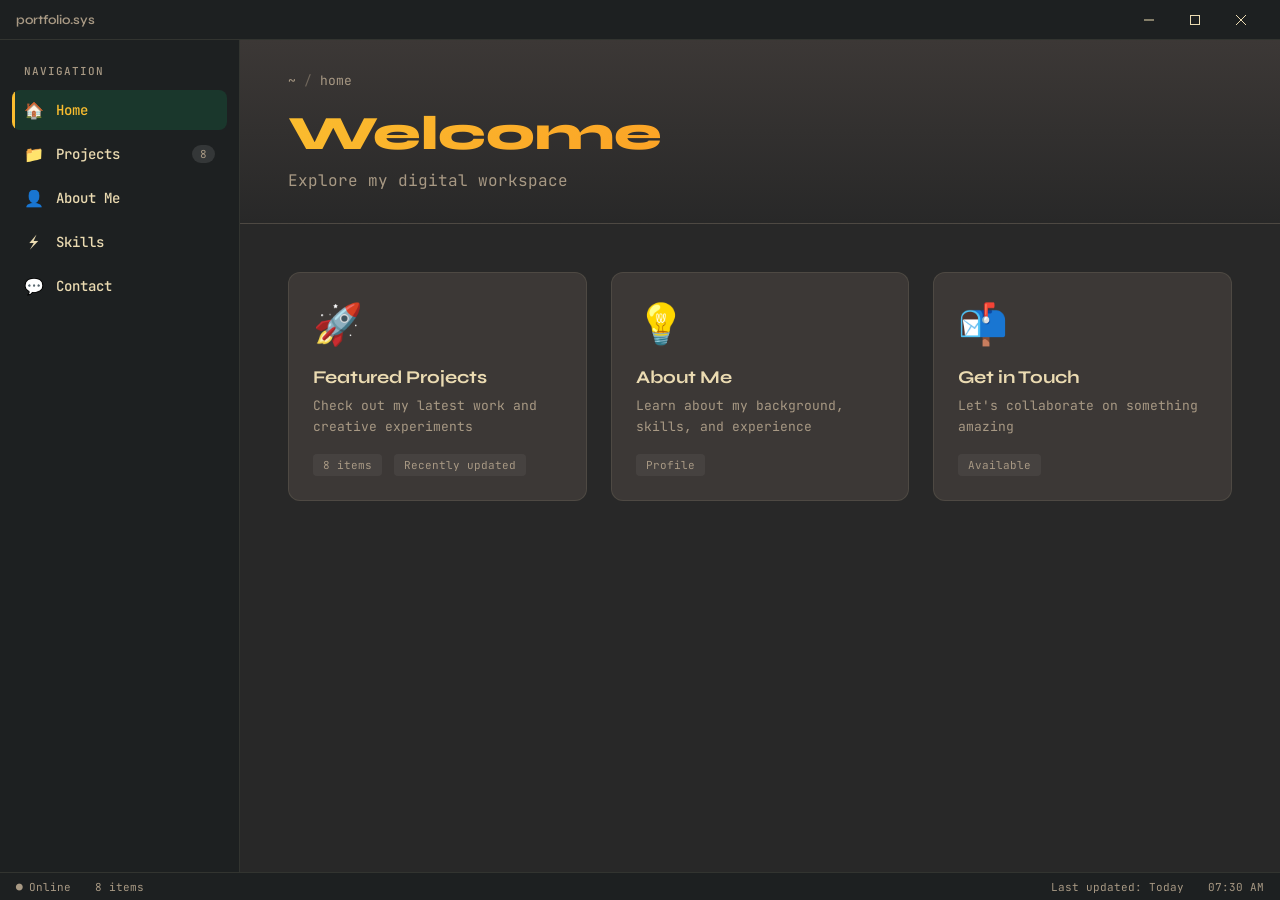
==== commit 58b32b58: "Make project data a single source of truth The projects table was hardcoded in index.html while the " ====
--- a/index.html
+++ b/index.html
@@ -5,934 +5,7 @@
     <meta name="viewport" content="width=device-width, initial-scale=1.0">
     <title>Portfolio - File System</title>
     <link href="https://fonts.googleapis.com/css2?family=JetBrains+Mono:wght@400;500;700&family=Syne:wght@400;600;700;800&display=swap" rel="stylesheet">
-    <style>
-        * {
-            margin: 0;
-            padding: 0;
-            box-sizing: border-box;
-        }
-
-        :root {
-            --bg-primary: #282828;
-            --bg-secondary: #3c3836;
-            --bg-sidebar: #1d2021;
-            --accent-primary: #fabd2f;
-            --accent-secondary: #fe8019;
-            --text-primary: #ebdbb2;
-            --text-secondary: #a89984;
-            --border: rgba(235, 219, 178, 0.1);
-            --shadow: 0 8px 32px rgba(0, 0, 0, 0.4);
-        }
-
-        body {
-            font-family: 'JetBrains Mono', monospace;
-            background: var(--bg-primary);
-            color: var(--text-primary);
-            overflow: hidden;
-            height: 100vh;
-        }
-
-        /* Window Chrome */
-        .window-chrome {
-            height: 40px;
-            background: var(--bg-sidebar);
-            border-bottom: 1px solid var(--border);
-            display: flex;
-            align-items: center;
-            padding: 0 16px;
-            position: relative;
-            z-index: 100;
-        }
-
-        .window-controls {
-            display: flex;
-            gap: 0;
-            margin-left: auto;
-        }
-
-        .window-button {
-            width: 46px;
-            height: 40px;
-            display: flex;
-            align-items: center;
-            justify-content: center;
-            cursor: pointer;
-            transition: all 0.2s;
-            font-size: 10px;
-            color: var(--text-primary);
-            background: transparent;
-            border: none;
-        }
-
-        .window-button:hover {
-            background: rgba(255, 255, 255, 0.1);
-        }
-
-        .window-button.close:hover {
-            background: #e81123;
-            color: white;
-        }
-
-        .window-button svg {
-            width: 10px;
-            height: 10px;
-        }
-
-        .window-title {
-            font-family: 'Syne', sans-serif;
-            font-weight: 600;
-            font-size: 13px;
-            color: var(--text-secondary);
-        }
-
-        /* Main Layout */
-        .container {
-            display: flex;
-            height: calc(100vh - 40px);
-            position: relative;
-        }
-
-        /* Sidebar */
-        .sidebar {
-            width: 240px;
-            background: var(--bg-sidebar);
-            border-right: 1px solid var(--border);
-            padding: 24px 12px;
-            overflow-y: auto;
-            position: relative;
-        }
-
-        .sidebar-section {
-            margin-bottom: 32px;
-        }
-
-        .section-title {
-            font-size: 11px;
-            text-transform: uppercase;
-            letter-spacing: 1px;
-            color: var(--text-secondary);
-            margin-bottom: 12px;
-            padding: 0 12px;
-            font-weight: 500;
-        }
-
-        .nav-item {
-            display: flex;
-            align-items: center;
-            padding: 10px 12px;
-            margin: 4px 0;
-            border-radius: 8px;
-            cursor: pointer;
-            transition: all 0.2s;
-            position: relative;
-            overflow: hidden;
-        }
-
-        .nav-item::before {
-            content: '';
-            position: absolute;
-            left: 0;
-            top: 0;
-            width: 3px;
-            height: 100%;
-            background: var(--accent-primary);
-            transform: scaleY(0);
-            transition: transform 0.2s;
-        }
-
-        .nav-item:hover {
-            background: rgba(255, 255, 255, 0.05);
-        }
-
-        .nav-item.active {
-            background: rgba(0, 255, 136, 0.1);
-            color: var(--accent-primary);
-        }
-
-        .nav-item.active::before {
-            transform: scaleY(1);
-        }
-
-        .nav-icon {
-            width: 20px;
-            height: 20px;
-            margin-right: 12px;
-            display: flex;
-            align-items: center;
-            justify-content: center;
-            font-size: 16px;
-        }
-
-        .nav-label {
-            font-size: 14px;
-            font-weight: 500;
-        }
-
-        .nav-count {
-            margin-left: auto;
-            font-size: 11px;
-            background: rgba(255, 255, 255, 0.1);
-            padding: 2px 8px;
-            border-radius: 12px;
-            color: var(--text-secondary);
-        }
-
-        /* Main Content */
-        .main-content {
-            flex: 1;
-            background: var(--bg-primary);
-            overflow-y: auto;
-            position: relative;
-        }
-
-        .content-header {
-            padding: 32px 48px;
-            border-bottom: 1px solid var(--border);
-            background: linear-gradient(180deg, var(--bg-secondary) 0%, var(--bg-primary) 100%);
-        }
-
-        .breadcrumb {
-            display: flex;
-            align-items: center;
-            gap: 8px;
-            font-size: 13px;
-            color: var(--text-secondary);
-            margin-bottom: 16px;
-        }
-
-        .breadcrumb-separator {
-            opacity: 0.5;
-        }
-
-        .content-title {
-            font-family: 'Syne', sans-serif;
-            font-size: 48px;
-            font-weight: 800;
-            background: linear-gradient(135deg, var(--accent-primary) 0%, var(--accent-secondary) 100%);
-            -webkit-background-clip: text;
-            -webkit-text-fill-color: transparent;
-            background-clip: text;
-            margin-bottom: 8px;
-            animation: fadeInUp 0.6s ease-out;
-        }
-
-        .content-subtitle {
-            font-size: 16px;
-            color: var(--text-secondary);
-            animation: fadeInUp 0.6s ease-out 0.1s both;
-        }
-
-        .content-body {
-            padding: 48px;
-        }
-
-        .content-body-with-preview {
-            padding: 48px;
-            display: flex;
-            gap: 32px;
-            align-items: flex-start;
-            justify-content: space-between;
-        }
-
-        /* File Grid */
-        .file-grid {
-            display: grid;
-            grid-template-columns: repeat(auto-fill, minmax(280px, 1fr));
-            gap: 24px;
-            animation: fadeIn 0.8s ease-out 0.2s both;
-        }
-
-        .file-card {
-            background: var(--bg-secondary);
-            border: 1px solid var(--border);
-            border-radius: 12px;
-            padding: 24px;
-            cursor: pointer;
-            transition: all 0.3s cubic-bezier(0.4, 0, 0.2, 1);
-            position: relative;
-            overflow: hidden;
-        }
-
-        .file-card::before {
-            content: '';
-            position: absolute;
-            top: 0;
-            left: 0;
-            width: 100%;
-            height: 100%;
-            background: linear-gradient(135deg, var(--accent-primary) 0%, var(--accent-secondary) 100%);
-            opacity: 0;
-            transition: opacity 0.3s;
-        }
-
-        .file-card:hover {
-            transform: translateY(-4px);
-            border-color: var(--accent-primary);
-            box-shadow: var(--shadow);
-        }
-
-        .file-card:hover::before {
-            opacity: 0.05;
-        }
-
-        .file-card-content {
-            position: relative;
-            z-index: 1;
-        }
-
-        .file-icon {
-            font-size: 40px;
-            margin-bottom: 16px;
-            display: block;
-        }
-
-        .file-title {
-            font-family: 'Syne', sans-serif;
-            font-size: 18px;
-            font-weight: 700;
-            margin-bottom: 8px;
-            color: var(--text-primary);
-        }
-
-        .file-description {
-            font-size: 13px;
-            color: var(--text-secondary);
-            line-height: 1.6;
-            margin-bottom: 16px;
-        }
-
-        .file-meta {
-            display: flex;
-            gap: 12px;
-            font-size: 11px;
-            color: var(--text-secondary);
-        }
-
-        .file-tag {
-            background: rgba(255, 255, 255, 0.05);
-            padding: 4px 10px;
-            border-radius: 4px;
-        }
-
-        /* Status Bar */
-        .status-bar {
-            height: 28px;
-            background: var(--bg-sidebar);
-            border-top: 1px solid var(--border);
-            display: flex;
-            align-items: center;
-            justify-content: space-between;
-            padding: 0 16px;
-            font-size: 11px;
-            color: var(--text-secondary);
-            position: fixed;
-            bottom: 0;
-            left: 0;
-            right: 0;
-        }
-
-        .status-left, .status-right {
-            display: flex;
-            gap: 24px;
-        }
-
-        .status-item {
-            display: flex;
-            align-items: center;
-            gap: 6px;
-        }
-
-        /* Animations */
-        @keyframes fadeIn {
-            from {
-                opacity: 0;
-            }
-            to {
-                opacity: 1;
-            }
-        }
-
-        @keyframes fadeInUp {
-            from {
-                opacity: 0;
-                transform: translateY(20px);
-            }
-            to {
-                opacity: 1;
-                transform: translateY(0);
-            }
-        }
-
-        /* Content sections - hidden by default */
-        .content-section {
-            display: none;
-            animation: fadeInUp 0.4s ease-out;
-        }
-
-        .content-section.active {
-            display: block;
-        }
-
-        .about-content {
-            flex: 1;
-            min-width: 0;
-        }
-
-        .about-card {
-            background: var(--bg-secondary);
-            border: 1px solid var(--border);
-            border-radius: 12px;
-            padding: 32px;
-            margin-bottom: 24px;
-        }
-
-        .about-card h3 {
-            font-family: 'Syne', sans-serif;
-            font-size: 24px;
-            margin-bottom: 16px;
-            color: var(--accent-primary);
-        }
-
-        .about-card p {
-            line-height: 1.8;
-            color: var(--text-secondary);
-            margin-bottom: 12px;
-        }
-
-        .skill-list {
-            display: flex;
-            flex-wrap: wrap;
-            gap: 8px;
-            margin-top: 16px;
-        }
-
-        .skill-tag {
-            background: rgba(0, 255, 136, 0.1);
-            color: var(--accent-primary);
-            padding: 8px 16px;
-            border-radius: 6px;
-            font-size: 13px;
-            border: 1px solid rgba(0, 255, 136, 0.2);
-        }
-
-        /* Contact form */
-        .contact-form {
-            max-width: 600px;
-        }
-
-        .form-group {
-            margin-bottom: 24px;
-        }
-
-        .form-label {
-            display: block;
-            margin-bottom: 8px;
-            font-size: 13px;
-            color: var(--text-secondary);
-        }
-
-        .form-input, .form-textarea {
-            width: 100%;
-            background: var(--bg-secondary);
-            border: 1px solid var(--border);
-            border-radius: 8px;
-            padding: 12px 16px;
-            color: var(--text-primary);
-            font-family: 'JetBrains Mono', monospace;
-            font-size: 14px;
-            transition: all 0.2s;
-        }
-
-        .form-input:focus, .form-textarea:focus {
-            outline: none;
-            border-color: var(--accent-primary);
-            background: var(--bg-primary);
-        }
-
-        .form-textarea {
-            resize: vertical;
-            min-height: 120px;
-        }
-
-        .form-button {
-            background: linear-gradient(135deg, var(--accent-primary) 0%, var(--accent-secondary) 100%);
-            color: var(--bg-primary);
-            border: none;
-            padding: 14px 32px;
-            border-radius: 8px;
-            font-family: 'Syne', sans-serif;
-            font-size: 15px;
-            font-weight: 700;
-            cursor: pointer;
-            transition: all 0.2s;
-        }
-
-        .form-button:hover {
-            transform: translateY(-2px);
-            box-shadow: 0 8px 24px rgba(0, 255, 136, 0.3);
-        }
-
-        /* Scrollbar */
-        ::-webkit-scrollbar {
-            width: 8px;
-            height: 8px;
-        }
-
-        ::-webkit-scrollbar-track {
-            background: var(--bg-primary);
-        }
-
-        ::-webkit-scrollbar-thumb {
-            background: rgba(255, 255, 255, 0.1);
-            border-radius: 4px;
-        }
-
-        ::-webkit-scrollbar-thumb:hover {
-            background: rgba(255, 255, 255, 0.2);
-        }
-
-        /* Responsive */
-        @media (max-width: 768px) {
-            .sidebar {
-                width: 200px;
-            }
-
-            .content-header {
-                padding: 24px;
-            }
-
-            .content-body {
-                padding: 24px;
-            }
-
-            .content-title {
-                font-size: 36px;
-            }
-
-            .file-grid {
-                grid-template-columns: 1fr;
-            }
-
-            .preview-panel {
-                display: none;
-            }
-        }
-
-        /* Preview Panel */
-        .preview-panel {
-            width: 380px;
-            min-width: 380px;
-            background: var(--bg-sidebar);
-            border: 1px solid var(--border);
-            border-radius: 12px;
-            padding: 24px;
-            overflow-y: auto;
-            display: none;
-        }
-
-        .preview-panel.active {
-            display: block;
-            animation: slideInRight 0.3s ease-out;
-        }
-
-        @keyframes slideInRight {
-            from {
-                opacity: 0;
-                transform: translateX(20px);
-            }
-            to {
-                opacity: 1;
-                transform: translateX(0);
-            }
-        }
-
-        .preview-header {
-            text-align: center;
-            margin-bottom: 24px;
-        }
-
-        .preview-image {
-            width: 160px;
-            height: 160px;
-            border-radius: 12px;
-            margin: 0 auto 16px;
-            background: linear-gradient(135deg, var(--accent-primary) 0%, var(--accent-secondary) 100%);
-            display: flex;
-            align-items: center;
-            justify-content: center;
-            font-size: 64px;
-            border: 3px solid var(--border);
-            overflow: hidden;
-        }
-
-        .preview-image img {
-            width: 100%;
-            height: 100%;
-            object-fit: cover;
-        }
-
-        .preview-name {
-            font-family: 'Syne', sans-serif;
-            font-size: 24px;
-            font-weight: 700;
-            color: var(--text-primary);
-            margin-bottom: 4px;
-        }
-
-        .preview-title {
-            font-size: 13px;
-            color: var(--text-secondary);
-            margin-bottom: 16px;
-        }
-
-        .preview-divider {
-            height: 1px;
-            background: var(--border);
-            margin: 20px 0;
-        }
-
-        .preview-section {
-            margin-bottom: 20px;
-        }
-
-        .preview-section-title {
-            font-size: 11px;
-            text-transform: uppercase;
-            letter-spacing: 1px;
-            color: var(--text-secondary);
-            margin-bottom: 12px;
-            font-weight: 500;
-        }
-
-        .preview-info-item {
-            display: flex;
-            justify-content: space-between;
-            padding: 10px 12px;
-            background: rgba(255, 255, 255, 0.03);
-            border-radius: 6px;
-            margin-bottom: 8px;
-            font-size: 13px;
-        }
-
-        .preview-info-label {
-            color: var(--text-secondary);
-        }
-
-        .preview-info-value {
-            color: var(--text-primary);
-            font-weight: 500;
-        }
-
-        .preview-stats {
-            display: grid;
-            grid-template-columns: 1fr 1fr;
-            gap: 12px;
-            margin-top: 16px;
-        }
-
-        .preview-stat {
-            background: rgba(255, 255, 255, 0.03);
-            padding: 16px;
-            border-radius: 8px;
-            text-align: center;
-        }
-
-        .preview-stat-value {
-            font-family: 'Syne', sans-serif;
-            font-size: 24px;
-            font-weight: 700;
-            color: var(--accent-primary);
-            display: block;
-            margin-bottom: 4px;
-        }
-
-        .preview-stat-label {
-            font-size: 11px;
-            color: var(--text-secondary);
-            text-transform: uppercase;
-            letter-spacing: 0.5px;
-        }
-
-        .preview-social {
-            display: flex;
-            gap: 8px;
-            margin-top: 16px;
-        }
-
-        .preview-social-btn {
-            flex: 1;
-            padding: 10px;
-            background: rgba(255, 255, 255, 0.05);
-            border: 1px solid var(--border);
-            border-radius: 6px;
-            color: var(--text-primary);
-            text-align: center;
-            cursor: pointer;
-            transition: all 0.2s;
-            font-size: 18px;
-            text-decoration: none;
-            display: block;
-        }
-
-        .preview-social-btn:hover {
-            background: rgba(250, 189, 47, 0.1);
-            border-color: var(--accent-primary);
-            transform: translateY(-2px);
-        }
-
-        /* Projects Details View */
-        .projects-container {
-            display: flex;
-            gap: 32px;
-            align-items: flex-start;
-        }
-
-        .projects-list {
-            flex: 1;
-            min-width: 0;
-        }
-
-        .projects-table {
-            width: 100%;
-            border-collapse: collapse;
-            background: var(--bg-secondary);
-            border: 1px solid var(--border);
-            border-radius: 12px;
-            overflow: hidden;
-        }
-
-        .projects-table thead {
-            background: var(--bg-sidebar);
-            border-bottom: 1px solid var(--border);
-        }
-
-        .projects-table th {
-            padding: 16px 20px;
-            text-align: left;
-            font-size: 11px;
-            text-transform: uppercase;
-            letter-spacing: 1px;
-            color: var(--text-secondary);
-            font-weight: 600;
-        }
-
-        .projects-table tbody tr {
-            border-bottom: 1px solid var(--border);
-            cursor: pointer;
-            transition: all 0.2s;
-        }
-
-        .projects-table tbody tr:last-child {
-            border-bottom: none;
-        }
-
-        .projects-table tbody tr:hover {
-            background: rgba(255, 255, 255, 0.03);
-        }
-
-        .projects-table tbody tr.selected {
-            background: rgba(250, 189, 47, 0.1);
-            border-left: 3px solid var(--accent-primary);
-        }
-
-        .projects-table td {
-            padding: 16px 20px;
-            font-size: 14px;
-            color: var(--text-primary);
-        }
-
-        .project-name-cell {
-            display: flex;
-            align-items: center;
-            gap: 12px;
-        }
-
-        .project-icon {
-            font-size: 24px;
-            display: flex;
-            align-items: center;
-            justify-content: center;
-        }
-
-        .project-name {
-            font-weight: 500;
-        }
-
-        .project-type {
-            color: var(--text-secondary);
-        }
-
-        .project-date {
-            color: var(--text-secondary);
-        }
-
-        .project-status {
-            display: inline-block;
-            padding: 4px 12px;
-            border-radius: 12px;
-            font-size: 11px;
-            font-weight: 600;
-            text-transform: uppercase;
-            letter-spacing: 0.5px;
-        }
-
-        .status-completed {
-            background: rgba(184, 187, 38, 0.15);
-            color: #b8bb26;
-            border: 1px solid rgba(184, 187, 38, 0.3);
-        }
-
-        .status-in-progress {
-            background: rgba(250, 189, 47, 0.15);
-            color: var(--accent-primary);
-            border: 1px solid rgba(250, 189, 47, 0.3);
-        }
-
-        .status-planned {
-            background: rgba(255, 255, 255, 0.05);
-            color: var(--text-secondary);
-            border: 1px solid var(--border);
-        }
-
-        /* Project Preview Panel */
-        .project-preview-panel {
-            width: 400px;
-            min-width: 400px;
-            background: var(--bg-sidebar);
-            border: 1px solid var(--border);
-            border-radius: 12px;
-            padding: 24px;
-            overflow-y: auto;
-            display: none;
-            max-height: calc(100vh - 200px);
-        }
-
-        .project-preview-panel.active {
-            display: block;
-            animation: slideInRight 0.3s ease-out;
-        }
-
-        .project-preview-header {
-            margin-bottom: 24px;
-        }
-
-        .project-preview-icon {
-            width: 100%;
-            height: 200px;
-            border-radius: 12px;
-            background: linear-gradient(135deg, var(--accent-primary) 0%, var(--accent-secondary) 100%);
-            display: flex;
-            align-items: center;
-            justify-content: center;
-            font-size: 80px;
-            margin-bottom: 20px;
-            border: 3px solid var(--border);
-        }
-
-        .project-preview-title {
-            font-family: 'Syne', sans-serif;
-            font-size: 24px;
-            font-weight: 700;
-            color: var(--text-primary);
-            margin-bottom: 8px;
-        }
-
-        .project-preview-type {
-            font-size: 13px;
-            color: var(--text-secondary);
-            margin-bottom: 16px;
-        }
-
-        .project-preview-description {
-            font-size: 14px;
-            line-height: 1.7;
-            color: var(--text-secondary);
-            margin-bottom: 20px;
-        }
-
-        .project-preview-section {
-            margin-bottom: 24px;
-        }
-
-        .project-preview-section-title {
-            font-size: 11px;
-            text-transform: uppercase;
-            letter-spacing: 1px;
-            color: var(--text-secondary);
-            margin-bottom: 12px;
-            font-weight: 600;
-        }
-
-        .project-tech-list {
-            display: flex;
-            flex-wrap: wrap;
-            gap: 8px;
-        }
-
-        .project-tech-tag {
-            background: rgba(250, 189, 47, 0.15);
-            color: var(--accent-primary);
-            padding: 6px 12px;
-            border-radius: 6px;
-            font-size: 12px;
-            border: 1px solid rgba(250, 189, 47, 0.3);
-        }
-
-        .project-links {
-            display: flex;
-            gap: 12px;
-        }
-
-        .project-link-btn {
-            flex: 1;
-            padding: 12px;
-            background: rgba(255, 255, 255, 0.05);
-            border: 1px solid var(--border);
-            border-radius: 8px;
-            color: var(--text-primary);
-            text-align: center;
-            cursor: pointer;
-            transition: all 0.2s;
-            font-size: 13px;
-            font-weight: 600;
-            text-decoration: none;
-            display: block;
-        }
-
-        .project-link-btn:hover {
-            background: rgba(250, 189, 47, 0.1);
-            border-color: var(--accent-primary);
-            transform: translateY(-2px);
-        }
-
-        .project-info-grid {
-            display: grid;
-            grid-template-columns: 1fr 1fr;
-            gap: 12px;
-        }
-
-        .project-info-item {
-            background: rgba(255, 255, 255, 0.03);
-            padding: 12px;
-            border-radius: 8px;
-            text-align: center;
-        }
-
-        .project-info-label {
-            font-size: 10px;
-            color: var(--text-secondary);
-            text-transform: uppercase;
-            letter-spacing: 0.5px;
-            margin-bottom: 4px;
-        }
-
-        .project-info-value {
-            font-family: 'Syne', sans-serif;
-            font-size: 16px;
-            font-weight: 700;
-            color: var(--accent-primary);
-        }
-    </style>
+    <link rel="stylesheet" href="css/styles.css">
 </head>
 <body>
     <!-- Window Chrome -->
@@ -970,7 +43,7 @@
                 <div class="nav-item" data-section="projects">
                     <span class="nav-icon">📁</span>
                     <span class="nav-label">Projects</span>
-                    <span class="nav-count">12</span>
+                    <span class="nav-count" data-project-count></span>
                 </div>
                 <div class="nav-item" data-section="about">
                     <span class="nav-icon">👤</span>
@@ -983,37 +56,6 @@
                 <div class="nav-item" data-section="contact">
                     <span class="nav-icon">💬</span>
                     <span class="nav-label">Contact</span>
-                </div>
-            </div>
-
-            <div class="sidebar-section">
-                <div class="section-title">Collections</div>
-                <div class="nav-item" data-section="web">
-                    <span class="nav-icon">🌐</span>
-                    <span class="nav-label">Web Dev</span>
-                    <span class="nav-count">8</span>
-                </div>
-                <div class="nav-item" data-section="design">
-                    <span class="nav-icon">🎨</span>
-                    <span class="nav-label">Design</span>
-                    <span class="nav-count">5</span>
-                </div>
-                <div class="nav-item" data-section="experiments">
-                    <span class="nav-icon">🧪</span>
-                    <span class="nav-label">Experiments</span>
-                    <span class="nav-count">3</span>
-                </div>
-            </div>
-
-            <div class="sidebar-section">
-                <div class="section-title">Quick Access</div>
-                <div class="nav-item" data-section="resume">
-                    <span class="nav-icon">📄</span>
-                    <span class="nav-label">Resume</span>
-                </div>
-                <div class="nav-item" data-section="blog">
-                    <span class="nav-icon">✍️</span>
-                    <span class="nav-label">Blog</span>
                 </div>
             </div>
         </aside>
@@ -1039,7 +81,7 @@
                                 <h3 class="file-title">Featured Projects</h3>
                                 <p class="file-description">Check out my latest work and creative experiments</p>
                                 <div class="file-meta">
-                                    <span class="file-tag">12 items</span>
+                                    <span class="file-tag" data-project-count="items"></span>
                                     <span class="file-tag">Recently updated</span>
                                 </div>
                             </div>
@@ -1061,16 +103,6 @@
                                 <p class="file-description">Let's collaborate on something amazing</p>
                                 <div class="file-meta">
                                     <span class="file-tag">Available</span>
-                                </div>
-                            </div>
-                        </div>
-                        <div class="file-card">
-                            <div class="file-card-content">
-                                <span class="file-icon">📝</span>
-                                <h3 class="file-title">Latest Blog</h3>
-                                <p class="file-description">Thoughts on design, development, and technology</p>
-                                <div class="file-meta">
-                                    <span class="file-tag">3 new posts</span>
                                 </div>
                             </div>
                         </div>
@@ -1100,85 +132,8 @@
                                     <th style="width: 20%;">Status</th>
                                 </tr>
                             </thead>
-                            <tbody>
-                                <tr class="project-row" data-project="design">
-                                    <td>
-                                        <div class="project-name-cell">
-                                            <span class="project-icon">🎨</span>
-                                            <span class="project-name">Cyberpunk Rainmeter Theme</span>
-                                        </div>
-                                    </td>
-                                    <td class="project-type">UI/UX</td>
-                                    <td class="project-date">Sep 2022</td>
-                                    <td><span class="project-status status-completed">Completed</span></td>
-                                </tr>
-                                <tr class="project-row" data-project="weather">
-                                    <td>
-                                        <div class="project-name-cell">
-                                            <span class="project-icon">📱</span>
-                                            <span class="project-name">Jackshill Remastered</span>
-                                        </div>
-                                    </td>
-                                    <td class="project-type">Mobile App</td>
-                                    <td class="project-date">Mar 2025</td>
-                                    <td><span class="project-status status-completed">Completed</span></td>
-                                </tr>
-                                <tr class="project-row" data-project="design">
-                                    <td>
-                                        <div class="project-name-cell">
-                                            <span class="project-icon">📱</span>
-                                            <span class="project-name">Lalabot Application</span>
-                                        </div>
-                                    </td>
-                                    <td class="project-type">Mobile App</td>
-                                    <td class="project-date">Sep 2025</td>
-                                    <td><span class="project-status status-completed">Completed</span></td>
-                                </tr>
-                                <tr class="project-row" data-project="game">
-                                    <td>
-                                        <div class="project-name-cell">
-                                            <span class="project-icon">🎮</span>
-                                            <span class="project-name">Behind Corridors Horror Game</span>
-                                        </div>
-                                    </td>
-                                    <td class="project-type">Game</td>
-                                    <td class="project-date">Jul 2025</td>
-                                    <td><span class="project-status status-completed">Completed</span></td>
-                                </tr>
-                                <tr class="project-row" data-project="chatbot">
-                                    <td>
-                                        <div class="project-name-cell">
-                                            <span class="project-icon">🖥️</span>
-                                            <span class="project-name">Minecraft Server Launcher</span>
-                                        </div>
-                                    </td>
-                                    <td class="project-type">Hosting Software</td>
-                                    <td class="project-date">Jan 2026</td>
-                                    <td><span class="project-status status-in-progress">Inprogress</span></td>
-                                </tr>
-                                <tr class="project-row" data-project="dataviz">
-                                    <td>
-                                        <div class="project-name-cell">
-                                            <span class="project-icon">🛠️</span>
-                                            <span class="project-name">Minecraft Full HUD Mod</span>
-                                        </div>
-                                    </td>
-                                    <td class="project-type">Game Mod</td>
-                                    <td class="project-date">Jan 2025</td>
-                                    <td><span class="project-status status-completed">Completed</span></td>
-                                </tr>
-                                <tr class="project-row" data-project="design">
-                                    <td>
-                                        <div class="project-name-cell">
-                                            <span class="project-icon">🛠️</span>
-                                            <span class="project-name">Minecraft Healthbar Mod</span>
-                                        </div>
-                                    </td>
-                                    <td class="project-type">Game Mod</td>
-                                    <td class="project-date">Jan 2025</td>
-                                    <td><span class="project-status status-completed">Completed</span></td>
-                                </tr>
-                            </tbody>
+                            <!-- Rows are rendered from js/projects.js -->
+                            <tbody></tbody>
                         </table>
                     </div>
 
@@ -1226,7 +181,7 @@
                     <aside class="preview-panel active" id="about-preview">
                         <div class="preview-header">
                             <div class="preview-image">
-                                <img src="images/BurntPutito.png" alt="Mark Jaspher P. Caitan">
+                                <img src="assets/images/BurntPutito.png" alt="Mark Jaspher P. Caitan">
                             </div>
                             <div class="preview-name">Mark Jaspher P. Caitan</div>
                             <div class="preview-title">Developer</div>
@@ -1260,21 +215,13 @@
                             <div class="preview-section-title">Statistics</div>
                             <div class="preview-stats">
                                 <div class="preview-stat">
-                                    <span class="preview-stat-value">6</span>
+                                    <span class="preview-stat-value" data-project-count></span>
                                     <span class="preview-stat-label">Projects</span>
                                 </div>
                                 <div class="preview-stat">
                                     <span class="preview-stat-value">5+</span>
                                     <span class="preview-stat-label">Years</span>
                                 </div>
-                                <!-- <div class="preview-stat">
-                                    <span class="preview-stat-value">50+</span>
-                                    <span class="preview-stat-label">Clients</span>
-                                </div>
-                                <div class="preview-stat">
-                                    <span class="preview-stat-value">100%</span>
-                                    <span class="preview-stat-label">Coffee</span>
-                                </div> -->
                             </div>
                         </div>
 
@@ -1307,7 +254,7 @@
                 <div class="content-body">
                     <div class="about-content">
                         <div class="about-card">
-                            <h3>Pragramming Language</h3>
+                            <h3>Programming Languages</h3>
                             <div class="skill-list">
                                 <span class="skill-tag">Java</span>
                                 <span class="skill-tag">Python</span>
@@ -1395,7 +342,7 @@
                     <p class="content-subtitle">Let's work together</p>
                 </div>
                 <div class="content-body">
-                    <form class="contact-form" onsubmit="return handleSubmit(event)">
+                    <form class="contact-form">
                         <div class="form-group">
                             <label class="form-label">Name</label>
                             <input type="text" class="form-input" placeholder="Your name" required>
@@ -1427,7 +374,7 @@
                 <span>Online</span>
             </div>
             <div class="status-item">
-                <span>12 items</span>
+                <span data-project-count="items"></span>
             </div>
         </div>
         <div class="status-right">
@@ -1440,224 +387,6 @@
         </div>
     </div>
 
-    <script>
-        // Navigation
-        const navItems = document.querySelectorAll('.nav-item');
-        const contentSections = document.querySelectorAll('.content-section');
-        const previewPanel = document.getElementById('about-preview');
-
-        navItems.forEach(item => {
-            item.addEventListener('click', () => {
-                const section = item.dataset.section;
-                
-                // Update active nav item
-                navItems.forEach(nav => nav.classList.remove('active'));
-                item.classList.add('active');
-                
-                // Show corresponding section
-                contentSections.forEach(content => {
-                    content.classList.remove('active');
-                    if (content.id === section) {
-                        content.classList.add('active');
-                    }
-                });
-
-                // Show/hide preview panel based on section
-                if (section === 'about') {
-                    previewPanel.classList.add('active');
-                } else {
-                    previewPanel.classList.remove('active');
-                }
-
-                // Hide project preview panel when not on projects
-                const projectPreviewPanel = document.getElementById('project-preview');
-                if (section !== 'projects') {
-                    projectPreviewPanel.classList.remove('active');
-                }
-            });
-        });
-
-        // Update time
-        function updateTime() {
-            const now = new Date();
-            const timeString = now.toLocaleTimeString('en-US', { 
-                hour: '2-digit', 
-                minute: '2-digit' 
-            });
-            document.getElementById('current-time').textContent = timeString;
-        }
-        updateTime();
-        setInterval(updateTime, 1000);
-
-        // Form submission
-        function handleSubmit(event) {
-            event.preventDefault();
-            alert('Message sent! (This is a demo - connect your backend to make it functional)');
-            event.target.reset();
-            return false;
-        }
-
-        // File card click handlers
-        document.querySelectorAll('.file-card').forEach(card => {
-            card.addEventListener('click', function() {
-                // Add a subtle pulse animation
-                this.style.animation = 'none';
-                setTimeout(() => {
-                    this.style.animation = '';
-                }, 10);
-            });
-        });
-
-        // Projects functionality
-        const projectRows = document.querySelectorAll('.project-row');
-        const projectPreviewPanel = document.getElementById('project-preview');
-        const projectPreviewContent = document.querySelector('.project-preview-content');
-
-        // Projects
-        const projectsData = {
-            ecommerce: {
-                image: 'images/CyberpunkPreview.png',
-                name: 'Cyberpunk Rainmeter Theme',
-                type: 'Web Application',
-                description: 'A full-featured e-commerce platform with secure payment processing, real-time inventory management, and comprehensive admin dashboard. Built with modern web technologies for optimal performance and user experience.',
-                tech: ['React', 'Node.js', 'MongoDB', 'Stripe', 'Redux', 'Express'],
-                date: 'December 2024',
-                status: 'Completed',
-                duration: '3 months',
-                platform: 'Full Stack Developer'
-            },
-            weather: {
-                icon: '📱',
-                name: 'Mobile Weather App',
-                type: 'Mobile Application',
-                description: 'Beautiful and intuitive weather forecasting application with real-time location tracking, 7-day forecasts, and interactive weather maps. Features stunning animations and a clean, modern interface.',
-                tech: ['React Native', 'Weather API', 'Redux', 'Geolocation', 'Lottie'],
-                date: 'November 2024',
-                status: 'Completed',
-                duration: '2 months',
-                platform: 'Mobile Developer'
-            },
-            game: {
-                icon: '🎮',
-                name: 'Behind Corridors Horror Game',
-                type: 'Browser Game',
-                description: 'An immersive horror game experience built entirely in the browser using Canvas API and vanilla JavaScript. Features atmospheric sound design, dynamic lighting, and engaging gameplay mechanics.',
-                tech: ['JavaScript', 'Canvas API', 'Web Audio API', 'CSS3'],
-                date: 'October 2024',
-                status: 'In Progress',
-                duration: 'Ongoing',
-                platform: 'Game Developer'
-            },
-            chatbot: {
-                icon: '🤖',
-                name: 'AI Chat Assistant',
-                type: 'AI Application',
-                description: 'Intelligent chatbot powered by natural language processing and machine learning. Capable of understanding context, maintaining conversation history, and providing helpful, human-like responses.',
-                tech: ['Python', 'TensorFlow', 'NLP', 'Flask', 'OpenAI API'],
-                date: 'September 2024',
-                status: 'Completed',
-                duration: '4 months',
-                platform: 'AI/ML Engineer'
-            },
-            dataviz: {
-                icon: '📊',
-                name: 'Data Visualization Dashboard',
-                type: 'Business Dashboard',
-                description: 'Interactive data visualization dashboard for business analytics featuring real-time charts, customizable widgets, and comprehensive reporting tools. Helps businesses make data-driven decisions.',
-                tech: ['D3.js', 'React', 'Chart.js', 'WebSocket', 'PostgreSQL'],
-                date: 'August 2024',
-                status: 'Completed',
-                duration: '2.5 months',
-                platform: 'Frontend Developer'
-            },
-            design: {
-                image: 'images/CyberpunkPreview.png',
-                name: 'Cyberpunk Rainmeter Theme',
-                type: 'UI/UX Design for Windows',
-                description: 'A sleek, futuristic Rainmeter theme inspired by cyberpunk aesthetics, featuring dynamic pixelated animations, customizable widgets (you can create your own), and a vibey neon color palette. It also comes with an optional Adventure Time mini pixelated art, with their own unique cute animation.',
-                tech: ['Rainmeter', 'Lua', 'Paint.NET', 'Scripting'],
-                date: 'September 2022',
-                status: 'Complete',
-                duration: '4 Weeks',
-                platform: 'Windows'
-            }
-        };
-
-        function showProjectPreview(projectId) {
-            const project = projectsData[projectId];
-            if (!project) return;
-
-            projectPreviewContent.innerHTML = `
-                <div class="project-preview-header">
-                    <div class="project-preview-icon">
-                        ${project.image ? `<img src="${project.image}" alt="${project.name}" style="width: 100%; height: 100%; object-fit: cover; border-radius: 8px;">` : project.icon}
-                    </div>
-                    <h3 class="project-preview-title">${project.name}</h3>
-                    <p class="project-preview-type">${project.type}</p>
-                </div>
-
-                <p class="project-preview-description">${project.description}</p>
-
-                <div class="preview-divider"></div>
-
-                <div class="project-preview-section">
-                    <div class="project-preview-section-title">Technologies</div>
-                    <div class="project-tech-list">
-                        ${project.tech.map(tech => `<span class="project-tech-tag">${tech}</span>`).join('')}
-                    </div>
-                </div>
-
-                <div class="preview-divider"></div>
-
-                <div class="project-preview-section">
-                    <div class="project-preview-section-title">Project Info</div>
-                    <div class="project-info-grid">
-                        <div class="project-info-item">
-                            <div class="project-info-label">Date</div>
-                            <div class="project-info-value">${project.date.split(' ')[0]}</div>
-                        </div>
-                        <div class="project-info-item">
-                            <div class="project-info-label">Duration</div>
-                            <div class="project-info-value">${project.duration}</div>
-                        </div>
-                        <div class="project-info-item">
-                            <div class="project-info-label">Status</div>
-                            <div class="project-info-value">${project.status}</div>
-                        </div>
-                        <div class="project-info-item">
-                            <div class="project-info-label">Platform</div>
-                            <div class="project-info-value">${project.platform}</div>
-                        </div>
-                    </div>
-                </div>
-
-                <div class="preview-divider"></div>
-
-                <div class="project-preview-section">
-                    <div class="project-preview-section-title">Links</div>
-                    <div class="project-links">
-                        <a href="#" class="project-link-btn">View Demo</a>
-                        <a href="https://github.com/BurntPutito/CyberpunkTheme-Rainmeter" class="project-link-btn">GitHub</a>
-                    </div>
-                </div>
-            `;
-
-            projectPreviewPanel.classList.add('active');
-        }
-
-        projectRows.forEach(row => {
-            row.addEventListener('click', function() {
-                // Remove selected class from all rows
-                projectRows.forEach(r => r.classList.remove('selected'));
-                
-                // Add selected class to clicked row
-                this.classList.add('selected');
-                
-                // Show preview for this project
-                const projectId = this.dataset.project;
-                showProjectPreview(projectId);
-            });
-        });
-    </script>
+    <script type="module" src="js/main.js"></script>
 </body>
 </html>
--- a/css/styles.css
+++ b/css/styles.css
@@ -0,0 +1,940 @@
+* {
+    margin: 0;
+    padding: 0;
+    box-sizing: border-box;
+}
+
+:root {
+    --bg-primary: #282828;
+    --bg-secondary: #3c3836;
+    --bg-sidebar: #1d2021;
+    --accent-primary: #fabd2f;
+    --accent-secondary: #fe8019;
+    --text-primary: #ebdbb2;
+    --text-secondary: #a89984;
+    --border: rgba(235, 219, 178, 0.1);
+    --shadow: 0 8px 32px rgba(0, 0, 0, 0.4);
+}
+
+body {
+    font-family: 'JetBrains Mono', monospace;
+    background: var(--bg-primary);
+    color: var(--text-primary);
+    overflow: hidden;
+    height: 100vh;
+}
+
+/* Window Chrome */
+.window-chrome {
+    height: 40px;
+    background: var(--bg-sidebar);
+    border-bottom: 1px solid var(--border);
+    display: flex;
+    align-items: center;
+    padding: 0 16px;
+    position: relative;
+    z-index: 100;
+}
+
+.window-controls {
+    display: flex;
+    gap: 0;
+    margin-left: auto;
+}
+
+.window-button {
+    width: 46px;
+    height: 40px;
+    display: flex;
+    align-items: center;
+    justify-content: center;
+    cursor: pointer;
+    transition: all 0.2s;
+    font-size: 10px;
+    color: var(--text-primary);
+    background: transparent;
+    border: none;
+}
+
+.window-button:hover {
+    background: rgba(255, 255, 255, 0.1);
+}
+
+.window-button.close:hover {
+    background: #e81123;
+    color: white;
+}
+
+.window-button svg {
+    width: 10px;
+    height: 10px;
+}
+
+.window-title {
+    font-family: 'Syne', sans-serif;
+    font-weight: 600;
+    font-size: 13px;
+    color: var(--text-secondary);
+}
+
+/* Main Layout */
+.container {
+    display: flex;
+    height: calc(100vh - 40px);
+    position: relative;
+}
+
+/* Sidebar */
+.sidebar {
+    width: 240px;
+    background: var(--bg-sidebar);
+    border-right: 1px solid var(--border);
+    padding: 24px 12px;
+    overflow-y: auto;
+    position: relative;
+}
+
+.sidebar-section {
+    margin-bottom: 32px;
+}
+
+.section-title {
+    font-size: 11px;
+    text-transform: uppercase;
+    letter-spacing: 1px;
+    color: var(--text-secondary);
+    margin-bottom: 12px;
+    padding: 0 12px;
+    font-weight: 500;
+}
+
+.nav-item {
+    display: flex;
+    align-items: center;
+    padding: 10px 12px;
+    margin: 4px 0;
+    border-radius: 8px;
+    cursor: pointer;
+    transition: all 0.2s;
+    position: relative;
+    overflow: hidden;
+}
+
+.nav-item::before {
+    content: '';
+    position: absolute;
+    left: 0;
+    top: 0;
+    width: 3px;
+    height: 100%;
+    background: var(--accent-primary);
+    transform: scaleY(0);
+    transition: transform 0.2s;
+}
+
+.nav-item:hover {
+    background: rgba(255, 255, 255, 0.05);
+}
+
+.nav-item.active {
+    background: rgba(0, 255, 136, 0.1);
+    color: var(--accent-primary);
+}
+
+.nav-item.active::before {
+    transform: scaleY(1);
+}
+
+.nav-icon {
+    width: 20px;
+    height: 20px;
+    margin-right: 12px;
+    display: flex;
+    align-items: center;
+    justify-content: center;
+    font-size: 16px;
+}
+
+.nav-label {
+    font-size: 14px;
+    font-weight: 500;
+}
+
+.nav-count {
+    margin-left: auto;
+    font-size: 11px;
+    background: rgba(255, 255, 255, 0.1);
+    padding: 2px 8px;
+    border-radius: 12px;
+    color: var(--text-secondary);
+}
+
+/* Main Content */
+.main-content {
+    flex: 1;
+    background: var(--bg-primary);
+    overflow-y: auto;
+    position: relative;
+}
+
+.content-header {
+    padding: 32px 48px;
+    border-bottom: 1px solid var(--border);
+    background: linear-gradient(180deg, var(--bg-secondary) 0%, var(--bg-primary) 100%);
+}
+
+.breadcrumb {
+    display: flex;
+    align-items: center;
+    gap: 8px;
+    font-size: 13px;
+    color: var(--text-secondary);
+    margin-bottom: 16px;
+}
+
+.breadcrumb-separator {
+    opacity: 0.5;
+}
+
+.content-title {
+    font-family: 'Syne', sans-serif;
+    font-size: 48px;
+    font-weight: 800;
+    background: linear-gradient(135deg, var(--accent-primary) 0%, var(--accent-secondary) 100%);
+    -webkit-background-clip: text;
+    -webkit-text-fill-color: transparent;
+    background-clip: text;
+    margin-bottom: 8px;
+    animation: fadeInUp 0.6s ease-out;
+}
+
+.content-subtitle {
+    font-size: 16px;
+    color: var(--text-secondary);
+    animation: fadeInUp 0.6s ease-out 0.1s both;
+}
+
+.content-body {
+    padding: 48px;
+}
+
+.content-body-with-preview {
+    padding: 48px;
+    display: flex;
+    gap: 32px;
+    align-items: flex-start;
+    justify-content: space-between;
+}
+
+/* File Grid */
+.file-grid {
+    display: grid;
+    grid-template-columns: repeat(auto-fill, minmax(280px, 1fr));
+    gap: 24px;
+    animation: fadeIn 0.8s ease-out 0.2s both;
+}
+
+.file-card {
+    background: var(--bg-secondary);
+    border: 1px solid var(--border);
+    border-radius: 12px;
+    padding: 24px;
+    cursor: pointer;
+    transition: all 0.3s cubic-bezier(0.4, 0, 0.2, 1);
+    position: relative;
+    overflow: hidden;
+}
+
+.file-card::before {
+    content: '';
+    position: absolute;
+    top: 0;
+    left: 0;
+    width: 100%;
+    height: 100%;
+    background: linear-gradient(135deg, var(--accent-primary) 0%, var(--accent-secondary) 100%);
+    opacity: 0;
+    transition: opacity 0.3s;
+}
+
+.file-card:hover {
+    transform: translateY(-4px);
+    border-color: var(--accent-primary);
+    box-shadow: var(--shadow);
+}
+
+.file-card:hover::before {
+    opacity: 0.05;
+}
+
+.file-card-content {
+    position: relative;
+    z-index: 1;
+}
+
+.file-icon {
+    font-size: 40px;
+    margin-bottom: 16px;
+    display: block;
+}
+
+.file-title {
+    font-family: 'Syne', sans-serif;
+    font-size: 18px;
+    font-weight: 700;
+    margin-bottom: 8px;
+    color: var(--text-primary);
+}
+
+.file-description {
+    font-size: 13px;
+    color: var(--text-secondary);
+    line-height: 1.6;
+    margin-bottom: 16px;
+}
+
+.file-meta {
+    display: flex;
+    gap: 12px;
+    font-size: 11px;
+    color: var(--text-secondary);
+}
+
+.file-tag {
+    background: rgba(255, 255, 255, 0.05);
+    padding: 4px 10px;
+    border-radius: 4px;
+}
+
+/* Status Bar */
+.status-bar {
+    height: 28px;
+    background: var(--bg-sidebar);
+    border-top: 1px solid var(--border);
+    display: flex;
+    align-items: center;
+    justify-content: space-between;
+    padding: 0 16px;
+    font-size: 11px;
+    color: var(--text-secondary);
+    position: fixed;
+    bottom: 0;
+    left: 0;
+    right: 0;
+}
+
+.status-left, .status-right {
+    display: flex;
+    gap: 24px;
+}
+
+.status-item {
+    display: flex;
+    align-items: center;
+    gap: 6px;
+}
+
+/* Animations */
+@keyframes fadeIn {
+    from {
+        opacity: 0;
+    }
+    to {
+        opacity: 1;
+    }
+}
+
+@keyframes fadeInUp {
+    from {
+        opacity: 0;
+        transform: translateY(20px);
+    }
+    to {
+        opacity: 1;
+        transform: translateY(0);
+    }
+}
+
+/* Content sections - hidden by default */
+.content-section {
+    display: none;
+    animation: fadeInUp 0.4s ease-out;
+}
+
+.content-section.active {
+    display: block;
+}
+
+.about-content {
+    flex: 1;
+    min-width: 0;
+}
+
+.about-card {
+    background: var(--bg-secondary);
+    border: 1px solid var(--border);
+    border-radius: 12px;
+    padding: 32px;
+    margin-bottom: 24px;
+}
+
+.about-card h3 {
+    font-family: 'Syne', sans-serif;
+    font-size: 24px;
+    margin-bottom: 16px;
+    color: var(--accent-primary);
+}
+
+.about-card p {
+    line-height: 1.8;
+    color: var(--text-secondary);
+    margin-bottom: 12px;
+}
+
+.skill-list {
+    display: flex;
+    flex-wrap: wrap;
+    gap: 8px;
+    margin-top: 16px;
+}
+
+.skill-tag {
+    background: rgba(0, 255, 136, 0.1);
+    color: var(--accent-primary);
+    padding: 8px 16px;
+    border-radius: 6px;
+    font-size: 13px;
+    border: 1px solid rgba(0, 255, 136, 0.2);
+}
+
+/* Contact form */
+.contact-form {
+    max-width: 600px;
+}
+
+.form-group {
+    margin-bottom: 24px;
+}
+
+.form-label {
+    display: block;
+    margin-bottom: 8px;
+    font-size: 13px;
+    color: var(--text-secondary);
+}
+
+.form-input, .form-textarea {
+    width: 100%;
+    background: var(--bg-secondary);
+    border: 1px solid var(--border);
+    border-radius: 8px;
+    padding: 12px 16px;
+    color: var(--text-primary);
+    font-family: 'JetBrains Mono', monospace;
+    font-size: 14px;
+    transition: all 0.2s;
+}
+
+.form-input:focus, .form-textarea:focus {
+    outline: none;
+    border-color: var(--accent-primary);
+    background: var(--bg-primary);
+}
+
+.form-textarea {
+    resize: vertical;
+    min-height: 120px;
+}
+
+.form-button {
+    background: linear-gradient(135deg, var(--accent-primary) 0%, var(--accent-secondary) 100%);
+    color: var(--bg-primary);
+    border: none;
+    padding: 14px 32px;
+    border-radius: 8px;
+    font-family: 'Syne', sans-serif;
+    font-size: 15px;
+    font-weight: 700;
+    cursor: pointer;
+    transition: all 0.2s;
+}
+
+.form-button:hover {
+    transform: translateY(-2px);
+    box-shadow: 0 8px 24px rgba(0, 255, 136, 0.3);
+}
+
+/* Scrollbar */
+::-webkit-scrollbar {
+    width: 8px;
+    height: 8px;
+}
+
+::-webkit-scrollbar-track {
+    background: var(--bg-primary);
+}
+
+::-webkit-scrollbar-thumb {
+    background: rgba(255, 255, 255, 0.1);
+    border-radius: 4px;
+}
+
+::-webkit-scrollbar-thumb:hover {
+    background: rgba(255, 255, 255, 0.2);
+}
+
+/* Responsive */
+@media (max-width: 768px) {
+    .sidebar {
+        width: 200px;
+    }
+
+    .content-header {
+        padding: 24px;
+    }
+
+    .content-body {
+        padding: 24px;
+    }
+
+    .content-title {
+        font-size: 36px;
+    }
+
+    .file-grid {
+        grid-template-columns: 1fr;
+    }
+
+    .preview-panel {
+        display: none;
+    }
+}
+
+/* Preview Panel */
+.preview-panel {
+    width: 380px;
+    min-width: 380px;
+    background: var(--bg-sidebar);
+    border: 1px solid var(--border);
+    border-radius: 12px;
+    padding: 24px;
+    overflow-y: auto;
+    display: none;
+}
+
+.preview-panel.active {
+    display: block;
+    animation: slideInRight 0.3s ease-out;
+}
+
+@keyframes slideInRight {
+    from {
+        opacity: 0;
+        transform: translateX(20px);
+    }
+    to {
+        opacity: 1;
+        transform: translateX(0);
+    }
+}
+
+.preview-header {
+    text-align: center;
+    margin-bottom: 24px;
+}
+
+.preview-image {
+    width: 160px;
+    height: 160px;
+    border-radius: 12px;
+    margin: 0 auto 16px;
+    background: linear-gradient(135deg, var(--accent-primary) 0%, var(--accent-secondary) 100%);
+    display: flex;
+    align-items: center;
+    justify-content: center;
+    font-size: 64px;
+    border: 3px solid var(--border);
+    overflow: hidden;
+}
+
+.preview-image img {
+    width: 100%;
+    height: 100%;
+    object-fit: cover;
+}
+
+.preview-name {
+    font-family: 'Syne', sans-serif;
+    font-size: 24px;
+    font-weight: 700;
+    color: var(--text-primary);
+    margin-bottom: 4px;
+}
+
+.preview-title {
+    font-size: 13px;
+    color: var(--text-secondary);
+    margin-bottom: 16px;
+}
+
+.preview-divider {
+    height: 1px;
+    background: var(--border);
+    margin: 20px 0;
+}
+
+.preview-section {
+    margin-bottom: 20px;
+}
+
+.preview-section-title {
+    font-size: 11px;
+    text-transform: uppercase;
+    letter-spacing: 1px;
+    color: var(--text-secondary);
+    margin-bottom: 12px;
+    font-weight: 500;
+}
+
+.preview-info-item {
+    display: flex;
+    justify-content: space-between;
+    padding: 10px 12px;
+    background: rgba(255, 255, 255, 0.03);
+    border-radius: 6px;
+    margin-bottom: 8px;
+    font-size: 13px;
+}
+
+.preview-info-label {
+    color: var(--text-secondary);
+}
+
+.preview-info-value {
+    color: var(--text-primary);
+    font-weight: 500;
+}
+
+.preview-stats {
+    display: grid;
+    grid-template-columns: 1fr 1fr;
+    gap: 12px;
+    margin-top: 16px;
+}
+
+.preview-stat {
+    background: rgba(255, 255, 255, 0.03);
+    padding: 16px;
+    border-radius: 8px;
+    text-align: center;
+}
+
+.preview-stat-value {
+    font-family: 'Syne', sans-serif;
+    font-size: 24px;
+    font-weight: 700;
+    color: var(--accent-primary);
+    display: block;
+    margin-bottom: 4px;
+}
+
+.preview-stat-label {
+    font-size: 11px;
+    color: var(--text-secondary);
+    text-transform: uppercase;
+    letter-spacing: 0.5px;
+}
+
+.preview-social {
+    display: flex;
+    gap: 8px;
+    margin-top: 16px;
+}
+
+.preview-social-btn {
+    flex: 1;
+    padding: 10px;
+    background: rgba(255, 255, 255, 0.05);
+    border: 1px solid var(--border);
+    border-radius: 6px;
+    color: var(--text-primary);
+    text-align: center;
+    cursor: pointer;
+    transition: all 0.2s;
+    font-size: 18px;
+    text-decoration: none;
+    display: block;
+}
+
+.preview-social-btn:hover {
+    background: rgba(250, 189, 47, 0.1);
+    border-color: var(--accent-primary);
+    transform: translateY(-2px);
+}
+
+/* Projects Details View */
+.projects-container {
+    display: flex;
+    gap: 32px;
+    align-items: flex-start;
+}
+
+.projects-list {
+    flex: 1;
+    min-width: 0;
+}
+
+.projects-table {
+    width: 100%;
+    border-collapse: collapse;
+    background: var(--bg-secondary);
+    border: 1px solid var(--border);
+    border-radius: 12px;
+    overflow: hidden;
+}
+
+.projects-table thead {
+    background: var(--bg-sidebar);
+    border-bottom: 1px solid var(--border);
+}
+
+.projects-table th {
+    padding: 16px 20px;
+    text-align: left;
+    font-size: 11px;
+    text-transform: uppercase;
+    letter-spacing: 1px;
+    color: var(--text-secondary);
+    font-weight: 600;
+}
+
+.projects-table tbody tr {
+    border-bottom: 1px solid var(--border);
+    cursor: pointer;
+    transition: all 0.2s;
+}
+
+.projects-table tbody tr:last-child {
+    border-bottom: none;
+}
+
+.projects-table tbody tr:hover {
+    background: rgba(255, 255, 255, 0.03);
+}
+
+.projects-table tbody tr.selected {
+    background: rgba(250, 189, 47, 0.1);
+    border-left: 3px solid var(--accent-primary);
+}
+
+.projects-table td {
+    padding: 16px 20px;
+    font-size: 14px;
+    color: var(--text-primary);
+}
+
+.project-name-cell {
+    display: flex;
+    align-items: center;
+    gap: 12px;
+}
+
+.project-icon {
+    font-size: 24px;
+    display: flex;
+    align-items: center;
+    justify-content: center;
+}
+
+.project-name {
+    font-weight: 500;
+}
+
+.project-type {
+    color: var(--text-secondary);
+}
+
+.project-date {
+    color: var(--text-secondary);
+}
+
+.project-status {
+    display: inline-block;
+    padding: 4px 12px;
+    border-radius: 12px;
+    font-size: 11px;
+    font-weight: 600;
+    text-transform: uppercase;
+    letter-spacing: 0.5px;
+}
+
+.status-completed {
+    background: rgba(184, 187, 38, 0.15);
+    color: #b8bb26;
+    border: 1px solid rgba(184, 187, 38, 0.3);
+}
+
+.status-in-progress {
+    background: rgba(250, 189, 47, 0.15);
+    color: var(--accent-primary);
+    border: 1px solid rgba(250, 189, 47, 0.3);
+}
+
+.status-planned {
+    background: rgba(255, 255, 255, 0.05);
+    color: var(--text-secondary);
+    border: 1px solid var(--border);
+}
+
+/* Project Preview Panel */
+.project-preview-panel {
+    width: 400px;
+    min-width: 400px;
+    background: var(--bg-sidebar);
+    border: 1px solid var(--border);
+    border-radius: 12px;
+    padding: 24px;
+    overflow-y: auto;
+    display: none;
+    max-height: calc(100vh - 200px);
+}
+
+.project-preview-panel.active {
+    display: block;
+    animation: slideInRight 0.3s ease-out;
+}
+
+.project-preview-header {
+    margin-bottom: 24px;
+}
+
+.project-preview-icon {
+    width: 100%;
+    height: 200px;
+    border-radius: 12px;
+    background: linear-gradient(135deg, var(--accent-primary) 0%, var(--accent-secondary) 100%);
+    display: flex;
+    align-items: center;
+    justify-content: center;
+    font-size: 80px;
+    margin-bottom: 20px;
+    border: 3px solid var(--border);
+}
+
+.project-preview-title {
+    font-family: 'Syne', sans-serif;
+    font-size: 24px;
+    font-weight: 700;
+    color: var(--text-primary);
+    margin-bottom: 8px;
+}
+
+.project-preview-type {
+    font-size: 13px;
+    color: var(--text-secondary);
+    margin-bottom: 16px;
+}
+
+.project-preview-description {
+    font-size: 14px;
+    line-height: 1.7;
+    color: var(--text-secondary);
+    margin-bottom: 20px;
+}
+
+.project-preview-section {
+    margin-bottom: 24px;
+}
+
+.project-preview-section-title {
+    font-size: 11px;
+    text-transform: uppercase;
+    letter-spacing: 1px;
+    color: var(--text-secondary);
+    margin-bottom: 12px;
+    font-weight: 600;
+}
+
+.project-tech-list {
+    display: flex;
+    flex-wrap: wrap;
+    gap: 8px;
+}
+
+.project-tech-tag {
+    background: rgba(250, 189, 47, 0.15);
+    color: var(--accent-primary);
+    padding: 6px 12px;
+    border-radius: 6px;
+    font-size: 12px;
+    border: 1px solid rgba(250, 189, 47, 0.3);
+}
+
+.project-links {
+    display: flex;
+    gap: 12px;
+}
+
+.project-link-btn {
+    flex: 1;
+    padding: 12px;
+    background: rgba(255, 255, 255, 0.05);
+    border: 1px solid var(--border);
+    border-radius: 8px;
+    color: var(--text-primary);
+    text-align: center;
+    cursor: pointer;
+    transition: all 0.2s;
+    font-size: 13px;
+    font-weight: 600;
+    text-decoration: none;
+    display: block;
+}
+
+.project-link-btn:hover {
+    background: rgba(250, 189, 47, 0.1);
+    border-color: var(--accent-primary);
+    transform: translateY(-2px);
+}
+
+/* Projects with no public repo yet. Rendered as a span, so the hover
+   affordance has to be cancelled explicitly. */
+.project-link-btn.is-disabled {
+    color: var(--text-secondary);
+    cursor: not-allowed;
+    opacity: 0.6;
+}
+
+.project-link-btn.is-disabled:hover {
+    background: rgba(255, 255, 255, 0.05);
+    border-color: var(--border);
+    transform: none;
+}
+
+.project-info-grid {
+    display: grid;
+    grid-template-columns: 1fr 1fr;
+    gap: 12px;
+}
+
+.project-info-item {
+    background: rgba(255, 255, 255, 0.03);
+    padding: 12px;
+    border-radius: 8px;
+    text-align: center;
+}
+
+.project-info-label {
+    font-size: 10px;
+    color: var(--text-secondary);
+    text-transform: uppercase;
+    letter-spacing: 0.5px;
+    margin-bottom: 4px;
+}
+
+.project-info-value {
+    font-family: 'Syne', sans-serif;
+    font-size: 16px;
+    font-weight: 700;
+    color: var(--accent-primary);
+}
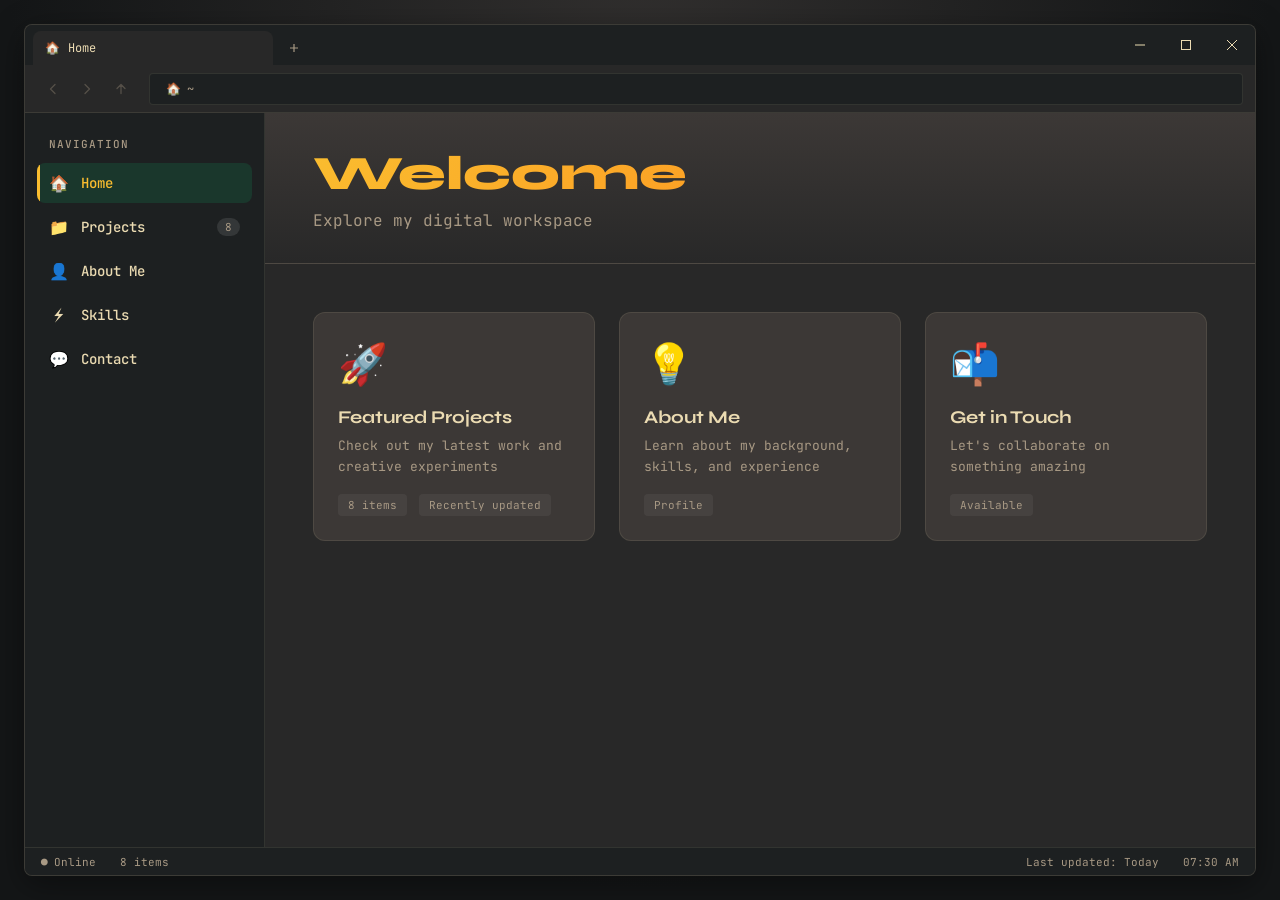
==== commit e6c70998: "Pass 2.1: Windows 11 window chrome — tabs and address bar First element of the Win11 File Explorer r" ====
--- a/index.html
+++ b/index.html
@@ -8,9 +8,12 @@
     <link rel="stylesheet" href="css/styles.css">
 </head>
 <body>
-    <!-- Window Chrome -->
+  <div class="window-frame">
+    <!-- Title Bar: tabs + window controls -->
     <div class="window-chrome">
-        <div class="window-title">portfolio.sys</div>
+        <div class="tab-strip" id="tab-strip">
+            <!-- Tabs and the new-tab button are rendered from js/main.js -->
+        </div>
         <div class="window-controls">
             <button class="window-button minimize" title="Minimize">
                 <svg viewBox="0 0 10 1" fill="currentColor">
@@ -28,6 +31,30 @@
                     <line x1="10" y1="0" x2="0" y2="10"/>
                 </svg>
             </button>
+        </div>
+    </div>
+
+    <!-- Address Bar -->
+    <div class="address-bar">
+        <div class="address-nav">
+            <button class="address-btn" id="nav-back" title="Back" aria-label="Back">
+                <svg viewBox="0 0 16 16" fill="none" stroke="currentColor" stroke-width="1.3" stroke-linecap="round" stroke-linejoin="round">
+                    <path d="M10 3.5 5.5 8l4.5 4.5"/>
+                </svg>
+            </button>
+            <button class="address-btn" id="nav-forward" title="Forward" aria-label="Forward">
+                <svg viewBox="0 0 16 16" fill="none" stroke="currentColor" stroke-width="1.3" stroke-linecap="round" stroke-linejoin="round">
+                    <path d="M6 3.5 10.5 8 6 12.5"/>
+                </svg>
+            </button>
+            <button class="address-btn" id="nav-up" title="Up to Home" aria-label="Up to Home">
+                <svg viewBox="0 0 16 16" fill="none" stroke="currentColor" stroke-width="1.3" stroke-linecap="round" stroke-linejoin="round">
+                    <path d="M8 12.5v-9M4 7.5 8 3.5l4 4"/>
+                </svg>
+            </button>
+        </div>
+        <div class="address-path" id="address-path">
+            <!-- Rendered from js/main.js -->
         </div>
     </div>
 
@@ -65,11 +92,6 @@
             <!-- Home Section -->
             <div class="content-section active" id="home">
                 <div class="content-header">
-                    <div class="breadcrumb">
-                        <span>~</span>
-                        <span class="breadcrumb-separator">/</span>
-                        <span>home</span>
-                    </div>
                     <h1 class="content-title">Welcome</h1>
                     <p class="content-subtitle">Explore my digital workspace</p>
                 </div>
@@ -113,11 +135,6 @@
             <!-- Projects Section -->
             <div class="content-section" id="projects">
                 <div class="content-header">
-                    <div class="breadcrumb">
-                        <span>~</span>
-                        <span class="breadcrumb-separator">/</span>
-                        <span>projects</span>
-                    </div>
                     <h1 class="content-title">Projects</h1>
                     <p class="content-subtitle">A collection of my work</p>
                 </div>
@@ -149,11 +166,6 @@
             <!-- About Section -->
             <div class="content-section" id="about">
                 <div class="content-header">
-                    <div class="breadcrumb">
-                        <span>~</span>
-                        <span class="breadcrumb-separator">/</span>
-                        <span>about</span>
-                    </div>
                     <h1 class="content-title">About Me</h1>
                     <p class="content-subtitle">Developer, Designer, Creator</p>
                 </div>
@@ -243,11 +255,6 @@
             <!-- Skills Section -->
             <div class="content-section" id="skills">
                 <div class="content-header">
-                    <div class="breadcrumb">
-                        <span>~</span>
-                        <span class="breadcrumb-separator">/</span>
-                        <span>skills</span>
-                    </div>
                     <h1 class="content-title">Skills</h1>
                     <p class="content-subtitle">Tech Stack & Tools</p>
                 </div>
@@ -333,11 +340,6 @@
             <!-- Contact Section -->
             <div class="content-section" id="contact">
                 <div class="content-header">
-                    <div class="breadcrumb">
-                        <span>~</span>
-                        <span class="breadcrumb-separator">/</span>
-                        <span>contact</span>
-                    </div>
                     <h1 class="content-title">Contact</h1>
                     <p class="content-subtitle">Let's work together</p>
                 </div>
@@ -386,6 +388,7 @@
             </div>
         </div>
     </div>
+  </div>
 
     <script type="module" src="js/main.js"></script>
 </body>
--- a/css/styles.css
+++ b/css/styles.css
@@ -5,33 +5,71 @@
 }
 
 :root {
+    /* Gruvbox ramp, mapped to Windows 11 surface roles.
+       bg0_h -> titlebar & nav pane, bg0 -> content, bg1 -> hover, bg2 -> selection. */
     --bg-primary: #282828;
     --bg-secondary: #3c3836;
     --bg-sidebar: #1d2021;
+    --bg-hover: #3c3836;
+    --bg-selected: #504945;
+    --backdrop: #141617;
     --accent-primary: #fabd2f;
     --accent-secondary: #fe8019;
     --text-primary: #ebdbb2;
     --text-secondary: #a89984;
     --border: rgba(235, 219, 178, 0.1);
     --shadow: 0 8px 32px rgba(0, 0, 0, 0.4);
+
+    /* Win11 radii */
+    --radius-window: 8px;
+    --radius-control: 4px;
 }
 
 body {
     font-family: 'JetBrains Mono', monospace;
-    background: var(--bg-primary);
     color: var(--text-primary);
     overflow: hidden;
     height: 100vh;
-}
-
-/* Window Chrome */
+    padding: 24px;
+    /* Desktop backdrop, so the window's rounded corners and shadow have
+       something to sit against. */
+    background: radial-gradient(ellipse at 50% -10%, #32302f 0%, var(--backdrop) 70%);
+}
+
+/* The floating window */
+.window-frame {
+    height: 100%;
+    display: flex;
+    flex-direction: column;
+    border: 1px solid var(--border);
+    border-radius: var(--radius-window);
+    box-shadow: var(--shadow);
+    overflow: hidden;
+    background: var(--bg-primary);
+}
+
+/* On small screens the window goes fullscreen — a maximised Win11 window has
+   square corners too, so this stays faithful and stops wasting width. */
+@media (max-width: 768px) {
+    body {
+        padding: 0;
+    }
+
+    .window-frame {
+        border: none;
+        border-radius: 0;
+        box-shadow: none;
+    }
+}
+
+/* Title Bar */
 .window-chrome {
     height: 40px;
+    flex-shrink: 0;
     background: var(--bg-sidebar);
-    border-bottom: 1px solid var(--border);
-    display: flex;
-    align-items: center;
-    padding: 0 16px;
+    display: flex;
+    align-items: flex-end;
+    padding: 0 0 0 8px;
     position: relative;
     z-index: 100;
 }
@@ -40,6 +78,219 @@
     display: flex;
     gap: 0;
     margin-left: auto;
+    align-self: stretch;
+}
+
+/* Tabs */
+/* The strip claims the free space so tabs can take their full width; without
+   this it shrink-wraps its content and every tab collapses to min-width. */
+.tab-strip {
+    display: flex;
+    align-items: flex-end;
+    gap: 2px;
+    flex: 1;
+    min-width: 0;
+    overflow: hidden;
+}
+
+.tab {
+    display: flex;
+    align-items: center;
+    gap: 8px;
+    height: 34px;
+    /* Win11 tabs hold a steady width rather than hugging the label, and only
+       shrink once the strip runs out of room. */
+    flex: 0 1 240px;
+    min-width: 110px;
+    padding: 0 8px 0 12px;
+    border: none;
+    border-radius: var(--radius-window) var(--radius-window) 0 0;
+    background: transparent;
+    color: var(--text-secondary);
+    font-family: inherit;
+    font-size: 12px;
+    cursor: pointer;
+    transition: background 0.15s, color 0.15s;
+}
+
+.tab:hover {
+    background: rgba(235, 219, 178, 0.06);
+    color: var(--text-primary);
+}
+
+/* The active tab is the same colour as the address bar below it, so the two
+   read as one surface — this is what makes it look like a real tab. */
+.tab.active {
+    background: var(--bg-primary);
+    color: var(--text-primary);
+}
+
+.tab-icon {
+    font-size: 12px;
+    flex-shrink: 0;
+}
+
+.tab-label {
+    flex: 1;
+    min-width: 0;
+    overflow: hidden;
+    text-overflow: ellipsis;
+    white-space: nowrap;
+    text-align: left;
+}
+
+.tab-close {
+    display: flex;
+    align-items: center;
+    justify-content: center;
+    width: 20px;
+    height: 20px;
+    flex-shrink: 0;
+    border: none;
+    border-radius: var(--radius-control);
+    background: transparent;
+    color: inherit;
+    cursor: pointer;
+    opacity: 0;
+    transition: opacity 0.15s, background 0.15s;
+}
+
+.tab:hover .tab-close,
+.tab.active .tab-close {
+    opacity: 1;
+}
+
+.tab-close:hover {
+    background: rgba(235, 219, 178, 0.15);
+}
+
+.tab-close svg {
+    width: 8px;
+    height: 8px;
+}
+
+.tab-new {
+    display: flex;
+    align-items: center;
+    justify-content: center;
+    width: 30px;
+    height: 30px;
+    flex: 0 0 30px;
+    margin: 0 0 2px 4px;
+    border: none;
+    border-radius: var(--radius-control);
+    background: transparent;
+    color: var(--text-secondary);
+    cursor: pointer;
+    transition: background 0.15s, color 0.15s;
+}
+
+.tab-new:hover {
+    background: rgba(235, 219, 178, 0.1);
+    color: var(--text-primary);
+}
+
+.tab-new svg {
+    width: 12px;
+    height: 12px;
+}
+
+/* Address Bar */
+.address-bar {
+    height: 48px;
+    flex-shrink: 0;
+    display: flex;
+    align-items: center;
+    gap: 4px;
+    padding: 0 12px;
+    background: var(--bg-primary);
+    border-bottom: 1px solid var(--border);
+}
+
+.address-nav {
+    display: flex;
+    gap: 2px;
+}
+
+.address-btn {
+    display: flex;
+    align-items: center;
+    justify-content: center;
+    width: 32px;
+    height: 32px;
+    border: none;
+    border-radius: var(--radius-control);
+    background: transparent;
+    color: var(--text-primary);
+    cursor: pointer;
+    transition: background 0.15s;
+}
+
+.address-btn svg {
+    width: 16px;
+    height: 16px;
+}
+
+.address-btn:hover:not(:disabled) {
+    background: var(--bg-hover);
+}
+
+.address-btn:disabled {
+    color: var(--text-secondary);
+    opacity: 0.35;
+    cursor: default;
+}
+
+.address-path {
+    flex: 1;
+    min-width: 0;
+    display: flex;
+    align-items: center;
+    gap: 2px;
+    height: 32px;
+    margin-left: 8px;
+    padding: 0 10px;
+    border: 1px solid var(--border);
+    border-radius: var(--radius-control);
+    background: var(--bg-sidebar);
+    font-size: 12px;
+    overflow: hidden;
+}
+
+.address-crumb {
+    display: flex;
+    align-items: center;
+    gap: 6px;
+    padding: 3px 6px;
+    border: none;
+    border-radius: 3px;
+    background: transparent;
+    color: var(--text-primary);
+    font-family: inherit;
+    font-size: 12px;
+    white-space: nowrap;
+    cursor: pointer;
+    transition: background 0.15s;
+}
+
+.address-crumb:hover {
+    background: var(--bg-hover);
+}
+
+.address-crumb.is-current {
+    color: var(--text-secondary);
+    cursor: default;
+}
+
+.address-crumb.is-current:hover {
+    background: transparent;
+}
+
+.address-separator {
+    flex-shrink: 0;
+    color: var(--text-secondary);
+    opacity: 0.6;
+    font-size: 11px;
 }
 
 .window-button {
@@ -80,7 +331,8 @@
 /* Main Layout */
 .container {
     display: flex;
-    height: calc(100vh - 40px);
+    flex: 1;
+    min-height: 0;
     position: relative;
 }
 
@@ -183,19 +435,6 @@
     background: linear-gradient(180deg, var(--bg-secondary) 0%, var(--bg-primary) 100%);
 }
 
-.breadcrumb {
-    display: flex;
-    align-items: center;
-    gap: 8px;
-    font-size: 13px;
-    color: var(--text-secondary);
-    margin-bottom: 16px;
-}
-
-.breadcrumb-separator {
-    opacity: 0.5;
-}
-
 .content-title {
     font-family: 'Syne', sans-serif;
     font-size: 48px;
@@ -309,6 +548,7 @@
 /* Status Bar */
 .status-bar {
     height: 28px;
+    flex-shrink: 0;
     background: var(--bg-sidebar);
     border-top: 1px solid var(--border);
     display: flex;
@@ -317,10 +557,6 @@
     padding: 0 16px;
     font-size: 11px;
     color: var(--text-secondary);
-    position: fixed;
-    bottom: 0;
-    left: 0;
-    right: 0;
 }
 
 .status-left, .status-right {
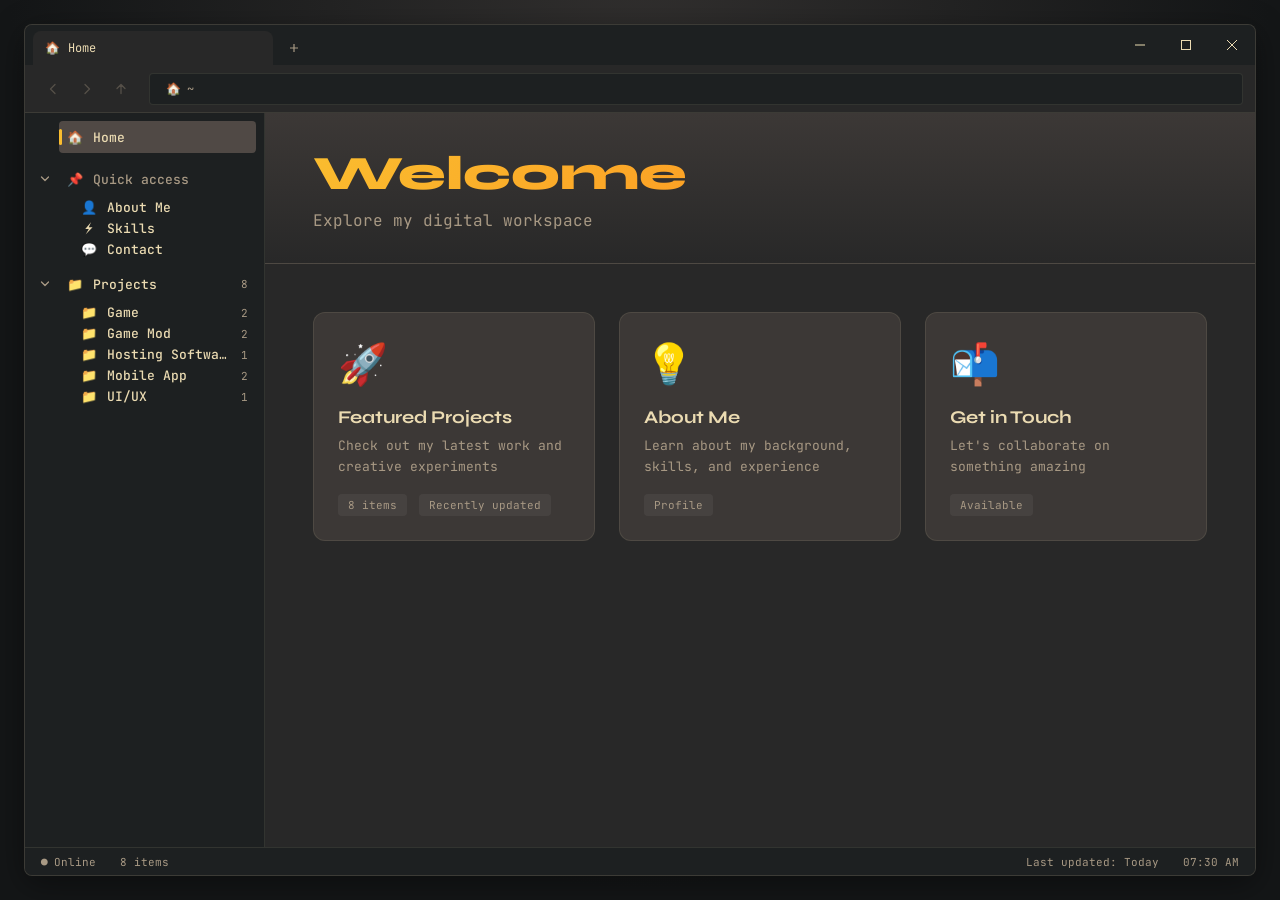
==== commit c4f50124: "Pass 2.2: Windows 11 navigation pane with type filters Second element of the redesign. Restyles the " ====
--- a/index.html
+++ b/index.html
@@ -59,32 +59,65 @@
     </div>
 
     <div class="container">
-        <!-- Sidebar -->
+        <!-- Navigation Pane -->
         <aside class="sidebar">
-            <div class="sidebar-section">
-                <div class="section-title">Navigation</div>
-                <div class="nav-item active" data-section="home">
-                    <span class="nav-icon">🏠</span>
-                    <span class="nav-label">Home</span>
-                </div>
-                <div class="nav-item" data-section="projects">
-                    <span class="nav-icon">📁</span>
-                    <span class="nav-label">Projects</span>
-                    <span class="nav-count" data-project-count></span>
-                </div>
-                <div class="nav-item" data-section="about">
-                    <span class="nav-icon">👤</span>
-                    <span class="nav-label">About Me</span>
-                </div>
-                <div class="nav-item" data-section="skills">
-                    <span class="nav-icon">⚡</span>
-                    <span class="nav-label">Skills</span>
-                </div>
-                <div class="nav-item" data-section="contact">
-                    <span class="nav-icon">💬</span>
-                    <span class="nav-label">Contact</span>
-                </div>
-            </div>
+            <nav class="nav-pane" id="nav-pane">
+                <div class="nav-row">
+                    <span class="nav-chevron-spacer"></span>
+                    <div class="nav-item" data-section="home">
+                        <span class="nav-icon">🏠</span>
+                        <span class="nav-label">Home</span>
+                    </div>
+                </div>
+
+                <!-- Quick access: a group header, not a destination -->
+                <div class="nav-group" data-group="quick">
+                    <div class="nav-row">
+                        <button class="nav-chevron" aria-expanded="true" aria-label="Collapse Quick access">
+                            <svg viewBox="0 0 12 12" fill="none" stroke="currentColor" stroke-width="1.3" stroke-linecap="round" stroke-linejoin="round">
+                                <path d="M4 2.5 7.5 6 4 9.5"/>
+                            </svg>
+                        </button>
+                        <div class="nav-item nav-item-header">
+                            <span class="nav-icon">📌</span>
+                            <span class="nav-label">Quick access</span>
+                        </div>
+                    </div>
+                    <div class="nav-children">
+                        <div class="nav-item" data-section="about">
+                            <span class="nav-icon">👤</span>
+                            <span class="nav-label">About Me</span>
+                        </div>
+                        <div class="nav-item" data-section="skills">
+                            <span class="nav-icon">⚡</span>
+                            <span class="nav-label">Skills</span>
+                        </div>
+                        <div class="nav-item" data-section="contact">
+                            <span class="nav-icon">💬</span>
+                            <span class="nav-label">Contact</span>
+                        </div>
+                    </div>
+                </div>
+
+                <!-- Projects: clickable folder, and expandable into its types -->
+                <div class="nav-group" data-group="projects">
+                    <div class="nav-row">
+                        <button class="nav-chevron" aria-expanded="true" aria-label="Collapse Projects">
+                            <svg viewBox="0 0 12 12" fill="none" stroke="currentColor" stroke-width="1.3" stroke-linecap="round" stroke-linejoin="round">
+                                <path d="M4 2.5 7.5 6 4 9.5"/>
+                            </svg>
+                        </button>
+                        <div class="nav-item" data-section="projects">
+                            <span class="nav-icon">📁</span>
+                            <span class="nav-label">Projects</span>
+                            <span class="nav-count" data-project-count></span>
+                        </div>
+                    </div>
+                    <div class="nav-children" id="project-filters">
+                        <!-- Type filters are rendered from js/main.js -->
+                    </div>
+                </div>
+            </nav>
         </aside>
 
         <!-- Main Content -->
@@ -135,8 +168,8 @@
             <!-- Projects Section -->
             <div class="content-section" id="projects">
                 <div class="content-header">
-                    <h1 class="content-title">Projects</h1>
-                    <p class="content-subtitle">A collection of my work</p>
+                    <h1 class="content-title" id="projects-title">Projects</h1>
+                    <p class="content-subtitle" id="projects-subtitle">A collection of my work</p>
                 </div>
                 <div class="content-body content-body-with-preview">
                     <div class="projects-list">
@@ -376,7 +409,7 @@
                 <span>Online</span>
             </div>
             <div class="status-item">
-                <span data-project-count="items"></span>
+                <span data-view-count></span>
             </div>
         </div>
         <div class="status-right">
--- a/css/styles.css
+++ b/css/styles.css
@@ -339,85 +339,150 @@
 /* Sidebar */
 .sidebar {
     width: 240px;
+    flex-shrink: 0;
     background: var(--bg-sidebar);
     border-right: 1px solid var(--border);
-    padding: 24px 12px;
+    padding: 8px;
     overflow-y: auto;
     position: relative;
 }
 
-.sidebar-section {
-    margin-bottom: 32px;
-}
-
-.section-title {
-    font-size: 11px;
-    text-transform: uppercase;
-    letter-spacing: 1px;
-    color: var(--text-secondary);
-    margin-bottom: 12px;
-    padding: 0 12px;
-    font-weight: 500;
+.nav-pane {
+    display: flex;
+    flex-direction: column;
+    gap: 4px;
+}
+
+/* Breathing room between top-level groups. */
+.nav-group {
+    margin-top: 6px;
+}
+
+/* A row is [chevron][item]. Items without a chevron get a spacer so every
+   label lines up on the same vertical. */
+.nav-row {
+    display: flex;
+    align-items: center;
+    gap: 2px;
+}
+
+.nav-chevron,
+.nav-chevron-spacer {
+    width: 24px;
+    height: 24px;
+    flex-shrink: 0;
+}
+
+.nav-chevron {
+    display: flex;
+    align-items: center;
+    justify-content: center;
+    border: none;
+    border-radius: var(--radius-control);
+    background: transparent;
+    color: var(--text-secondary);
+    cursor: pointer;
+    transition: background 0.15s;
+}
+
+.nav-chevron svg {
+    width: 12px;
+    height: 12px;
+    transition: transform 0.15s ease;
+}
+
+.nav-chevron:hover {
+    background: var(--bg-hover);
+    color: var(--text-primary);
+}
+
+.nav-chevron[aria-expanded="true"] svg {
+    transform: rotate(90deg);
+}
+
+.nav-children {
+    display: flex;
+    flex-direction: column;
+    gap: 4px;
+    margin-top: 4px;
+    /* Chevron (24) + gap (2) only draws children level with the parent's icon,
+       which reads as a flat list. The extra 14px steps them in so the nesting
+       is visible. */
+    padding-left: 40px;
+}
+
+.nav-group[data-collapsed] .nav-children {
+    display: none;
 }
 
 .nav-item {
     display: flex;
     align-items: center;
-    padding: 10px 12px;
-    margin: 4px 0;
-    border-radius: 8px;
+    flex: 1;
+    min-width: 0;
+    height: 32px;
+    padding: 0 8px;
+    border-radius: var(--radius-control);
     cursor: pointer;
-    transition: all 0.2s;
+    transition: background 0.15s;
     position: relative;
-    overflow: hidden;
+    /* Clicking a nav row should act on it, not select its text. */
+    user-select: none;
 }
 
 .nav-item::before {
     content: '';
     position: absolute;
     left: 0;
-    top: 0;
+    top: 50%;
     width: 3px;
-    height: 100%;
+    height: 16px;
+    border-radius: 2px;
     background: var(--accent-primary);
-    transform: scaleY(0);
-    transition: transform 0.2s;
+    transform: translateY(-50%) scaleY(0);
+    transition: transform 0.15s;
 }
 
 .nav-item:hover {
-    background: rgba(255, 255, 255, 0.05);
+    background: var(--bg-hover);
 }
 
 .nav-item.active {
-    background: rgba(0, 255, 136, 0.1);
-    color: var(--accent-primary);
+    background: var(--bg-selected);
 }
 
 .nav-item.active::before {
-    transform: scaleY(1);
+    transform: translateY(-50%) scaleY(1);
+}
+
+/* Quick access is a group toggle, not a destination — muted, but it still
+   responds to hover and clicking it folds the group. */
+.nav-item-header {
+    color: var(--text-secondary);
 }
 
 .nav-icon {
-    width: 20px;
-    height: 20px;
-    margin-right: 12px;
+    width: 16px;
+    margin-right: 10px;
     display: flex;
     align-items: center;
     justify-content: center;
-    font-size: 16px;
+    font-size: 13px;
+    flex-shrink: 0;
 }
 
 .nav-label {
-    font-size: 14px;
+    font-size: 13px;
     font-weight: 500;
+    overflow: hidden;
+    text-overflow: ellipsis;
+    white-space: nowrap;
 }
 
 .nav-count {
     margin-left: auto;
+    padding-left: 8px;
     font-size: 11px;
-    background: rgba(255, 255, 255, 0.1);
-    padding: 2px 8px;
-    border-radius: 12px;
     color: var(--text-secondary);
 }
 
@@ -635,12 +700,12 @@
 }
 
 .skill-tag {
-    background: rgba(0, 255, 136, 0.1);
+    background: rgba(250, 189, 47, 0.1);
     color: var(--accent-primary);
     padding: 8px 16px;
     border-radius: 6px;
     font-size: 13px;
-    border: 1px solid rgba(0, 255, 136, 0.2);
+    border: 1px solid rgba(250, 189, 47, 0.2);
 }
 
 /* Contact form */
@@ -697,7 +762,7 @@
 
 .form-button:hover {
     transform: translateY(-2px);
-    box-shadow: 0 8px 24px rgba(0, 255, 136, 0.3);
+    box-shadow: 0 8px 24px rgba(250, 189, 47, 0.3);
 }
 
 /* Scrollbar */
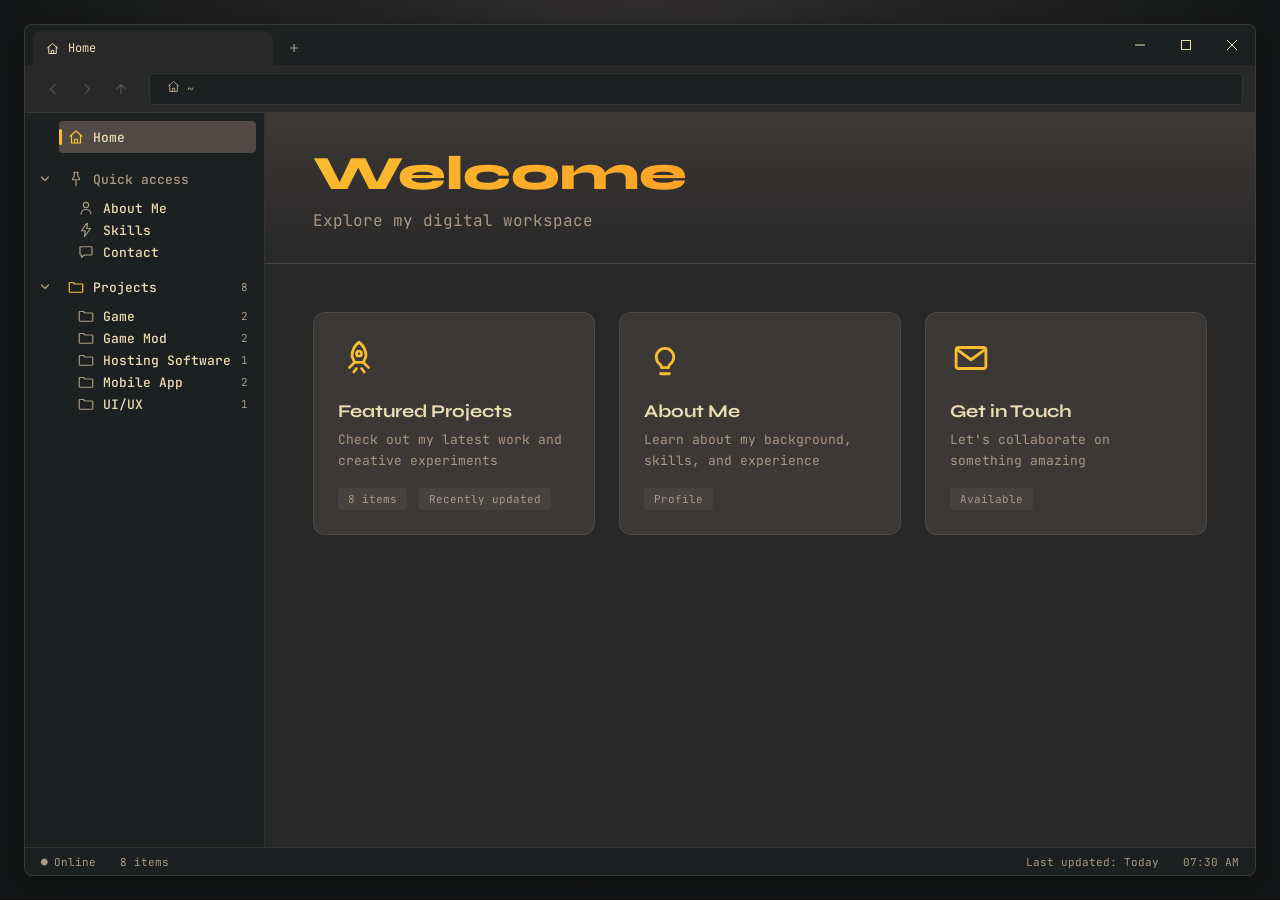
==== commit 889b87ce: "Pass 2.4: replace emoji with a Fluent-style inline-SVG icon set Final element of the redesign. The e" ====
--- a/index.html
+++ b/index.html
@@ -65,7 +65,7 @@
                 <div class="nav-row">
                     <span class="nav-chevron-spacer"></span>
                     <div class="nav-item" data-section="home">
-                        <span class="nav-icon">🏠</span>
+                        <span class="nav-icon" data-icon="home"></span>
                         <span class="nav-label">Home</span>
                     </div>
                 </div>
@@ -79,21 +79,21 @@
                             </svg>
                         </button>
                         <div class="nav-item nav-item-header">
-                            <span class="nav-icon">📌</span>
+                            <span class="nav-icon" data-icon="pin"></span>
                             <span class="nav-label">Quick access</span>
                         </div>
                     </div>
                     <div class="nav-children">
                         <div class="nav-item" data-section="about">
-                            <span class="nav-icon">👤</span>
+                            <span class="nav-icon" data-icon="person"></span>
                             <span class="nav-label">About Me</span>
                         </div>
                         <div class="nav-item" data-section="skills">
-                            <span class="nav-icon">⚡</span>
+                            <span class="nav-icon" data-icon="bolt"></span>
                             <span class="nav-label">Skills</span>
                         </div>
                         <div class="nav-item" data-section="contact">
-                            <span class="nav-icon">💬</span>
+                            <span class="nav-icon" data-icon="chat"></span>
                             <span class="nav-label">Contact</span>
                         </div>
                     </div>
@@ -108,7 +108,7 @@
                             </svg>
                         </button>
                         <div class="nav-item" data-section="projects">
-                            <span class="nav-icon">📁</span>
+                            <span class="nav-icon" data-icon="folder"></span>
                             <span class="nav-label">Projects</span>
                             <span class="nav-count" data-project-count></span>
                         </div>
@@ -132,7 +132,7 @@
                     <div class="file-grid">
                         <div class="file-card">
                             <div class="file-card-content">
-                                <span class="file-icon">🚀</span>
+                                <span class="file-icon" data-icon="rocket"></span>
                                 <h3 class="file-title">Featured Projects</h3>
                                 <p class="file-description">Check out my latest work and creative experiments</p>
                                 <div class="file-meta">
@@ -143,7 +143,7 @@
                         </div>
                         <div class="file-card">
                             <div class="file-card-content">
-                                <span class="file-icon">💡</span>
+                                <span class="file-icon" data-icon="bulb"></span>
                                 <h3 class="file-title">About Me</h3>
                                 <p class="file-description">Learn about my background, skills, and experience</p>
                                 <div class="file-meta">
@@ -153,7 +153,7 @@
                         </div>
                         <div class="file-card">
                             <div class="file-card-content">
-                                <span class="file-icon">📬</span>
+                                <span class="file-icon" data-icon="mail"></span>
                                 <h3 class="file-title">Get in Touch</h3>
                                 <p class="file-description">Let's collaborate on something amazing</p>
                                 <div class="file-meta">
@@ -176,10 +176,10 @@
                         <table class="projects-table">
                             <thead>
                                 <tr>
-                                    <th style="width: 40%;">Name</th>
-                                    <th style="width: 20%;">Type</th>
-                                    <th style="width: 20%;">Date</th>
-                                    <th style="width: 20%;">Status</th>
+                                    <th data-sort-key="name" aria-sort="none" style="width: 40%;"><span class="th-label">Name</span><span class="sort-caret"></span></th>
+                                    <th data-sort-key="type" aria-sort="none" style="width: 20%;"><span class="th-label">Type</span><span class="sort-caret"></span></th>
+                                    <th data-sort-key="date" aria-sort="none" style="width: 20%;"><span class="th-label">Date</span><span class="sort-caret"></span></th>
+                                    <th data-sort-key="status" aria-sort="none" style="width: 20%;"><span class="th-label">Status</span><span class="sort-caret"></span></th>
                                 </tr>
                             </thead>
                             <!-- Rows are rendered from js/projects.js -->
@@ -275,10 +275,10 @@
                         <div class="preview-section">
                             <div class="preview-section-title">Connect</div>
                             <div class="preview-social">
-                                <a href="#" class="preview-social-btn" title="GitHub">💻</a>
-                                <a href="#" class="preview-social-btn" title="LinkedIn">💼</a>
-                                <a href="#" class="preview-social-btn" title="Twitter">🐦</a>
-                                <a href="#" class="preview-social-btn" title="Email">📧</a>
+                                <a href="https://github.com/BurntPutito" class="preview-social-btn" title="GitHub" target="_blank" rel="noopener" data-icon="github"></a>
+                                <a href="#" class="preview-social-btn" title="LinkedIn" data-icon="linkedin"></a>
+                                <a href="#" class="preview-social-btn" title="X" data-icon="x"></a>
+                                <a href="#" class="preview-social-btn" title="Email" data-icon="mail"></a>
                             </div>
                         </div>
                     </aside>
--- a/css/styles.css
+++ b/css/styles.css
@@ -126,8 +126,13 @@
 }
 
 .tab-icon {
-    font-size: 12px;
+    display: flex;
     flex-shrink: 0;
+}
+
+.tab-icon svg {
+    width: 15px;
+    height: 15px;
 }
 
 .tab-label {
@@ -273,6 +278,11 @@
     transition: background 0.15s;
 }
 
+.address-crumb svg {
+    width: 15px;
+    height: 15px;
+}
+
 .address-crumb:hover {
     background: var(--bg-hover);
 }
@@ -406,9 +416,9 @@
     gap: 4px;
     margin-top: 4px;
     /* Chevron (24) + gap (2) only draws children level with the parent's icon,
-       which reads as a flat list. The extra 14px steps them in so the nesting
-       is visible. */
-    padding-left: 40px;
+       which reads as a flat list. The extra steps them in so the nesting is
+       visible, while leaving room for the longest label ("Hosting Software"). */
+    padding-left: 36px;
 }
 
 .nav-group[data-collapsed] .nav-children {
@@ -462,13 +472,24 @@
 }
 
 .nav-icon {
-    width: 16px;
-    margin-right: 10px;
+    width: 18px;
+    margin-right: 8px;
     display: flex;
     align-items: center;
     justify-content: center;
-    font-size: 13px;
     flex-shrink: 0;
+    color: var(--text-secondary);
+}
+
+.nav-icon svg {
+    width: 18px;
+    height: 18px;
+}
+
+/* The selected row and Projects folder pull their icon up to full contrast. */
+.nav-item.active .nav-icon,
+.nav-item[data-section="projects"] .nav-icon {
+    color: var(--accent-primary);
 }
 
 .nav-label {
@@ -577,9 +598,14 @@
 }
 
 .file-icon {
-    font-size: 40px;
+    display: block;
     margin-bottom: 16px;
-    display: block;
+    color: var(--accent-primary);
+}
+
+.file-icon svg {
+    width: 42px;
+    height: 42px;
 }
 
 .file-title {
@@ -959,12 +985,17 @@
     border: 1px solid var(--border);
     border-radius: 6px;
     color: var(--text-primary);
-    text-align: center;
     cursor: pointer;
     transition: all 0.2s;
-    font-size: 18px;
     text-decoration: none;
-    display: block;
+    display: flex;
+    align-items: center;
+    justify-content: center;
+}
+
+.preview-social-btn svg {
+    width: 20px;
+    height: 20px;
 }
 
 .preview-social-btn:hover {
@@ -1000,7 +1031,7 @@
 }
 
 .projects-table th {
-    padding: 16px 20px;
+    padding: 12px 20px;
     text-align: left;
     font-size: 11px;
     text-transform: uppercase;
@@ -1009,10 +1040,44 @@
     font-weight: 600;
 }
 
+/* Sortable headers */
+.projects-table th[data-sort-key] {
+    cursor: pointer;
+    user-select: none;
+    transition: color 0.15s, background 0.15s;
+}
+
+.projects-table th[data-sort-key]:hover {
+    color: var(--text-primary);
+    background: var(--bg-hover);
+}
+
+.projects-table th[aria-sort="ascending"],
+.projects-table th[aria-sort="descending"] {
+    color: var(--text-primary);
+}
+
+.sort-caret {
+    display: inline-block;
+    width: 0.9em;
+    margin-left: 4px;
+    font-size: 9px;
+    color: var(--accent-primary);
+    vertical-align: middle;
+}
+
+.projects-table th[aria-sort="ascending"] .sort-caret::after {
+    content: '▲';
+}
+
+.projects-table th[aria-sort="descending"] .sort-caret::after {
+    content: '▼';
+}
+
 .projects-table tbody tr {
     border-bottom: 1px solid var(--border);
     cursor: pointer;
-    transition: all 0.2s;
+    transition: background 0.15s, box-shadow 0.15s;
 }
 
 .projects-table tbody tr:last-child {
@@ -1020,12 +1085,14 @@
 }
 
 .projects-table tbody tr:hover {
-    background: rgba(255, 255, 255, 0.03);
-}
-
+    background: var(--bg-hover);
+}
+
+/* Inset bar rather than a left border, so the accent doesn't nudge the row's
+   content sideways when it becomes selected. */
 .projects-table tbody tr.selected {
-    background: rgba(250, 189, 47, 0.1);
-    border-left: 3px solid var(--accent-primary);
+    background: var(--bg-selected);
+    box-shadow: inset 3px 0 0 var(--accent-primary);
 }
 
 .projects-table td {
@@ -1041,10 +1108,15 @@
 }
 
 .project-icon {
-    font-size: 24px;
     display: flex;
     align-items: center;
     justify-content: center;
+    color: var(--accent-primary);
+}
+
+.project-icon svg {
+    width: 24px;
+    height: 24px;
 }
 
 .project-name {
@@ -1117,9 +1189,16 @@
     display: flex;
     align-items: center;
     justify-content: center;
-    font-size: 80px;
     margin-bottom: 20px;
     border: 3px solid var(--border);
+    /* Dark icon on the bright gradient panel. */
+    color: var(--bg-sidebar);
+}
+
+.project-preview-icon svg {
+    width: 84px;
+    height: 84px;
+    stroke-width: 1.3;
 }
 
 .project-preview-title {
